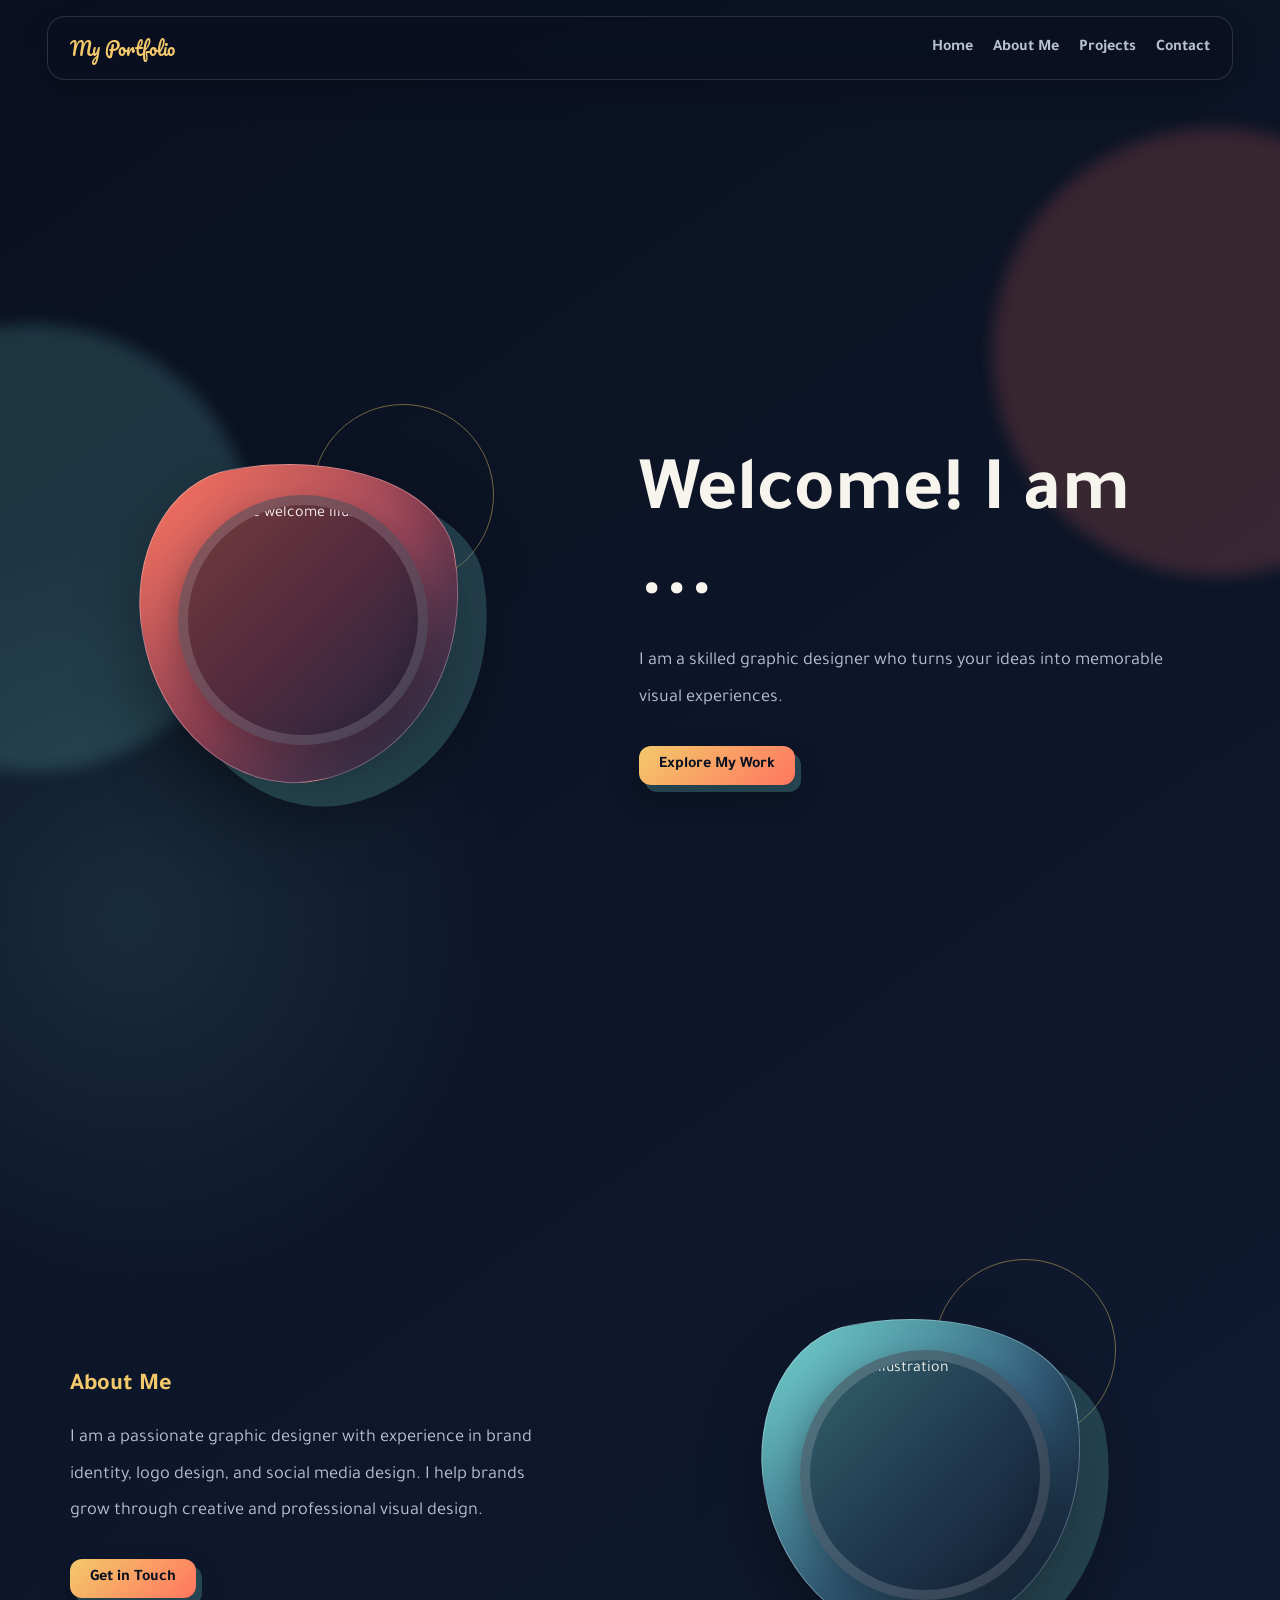
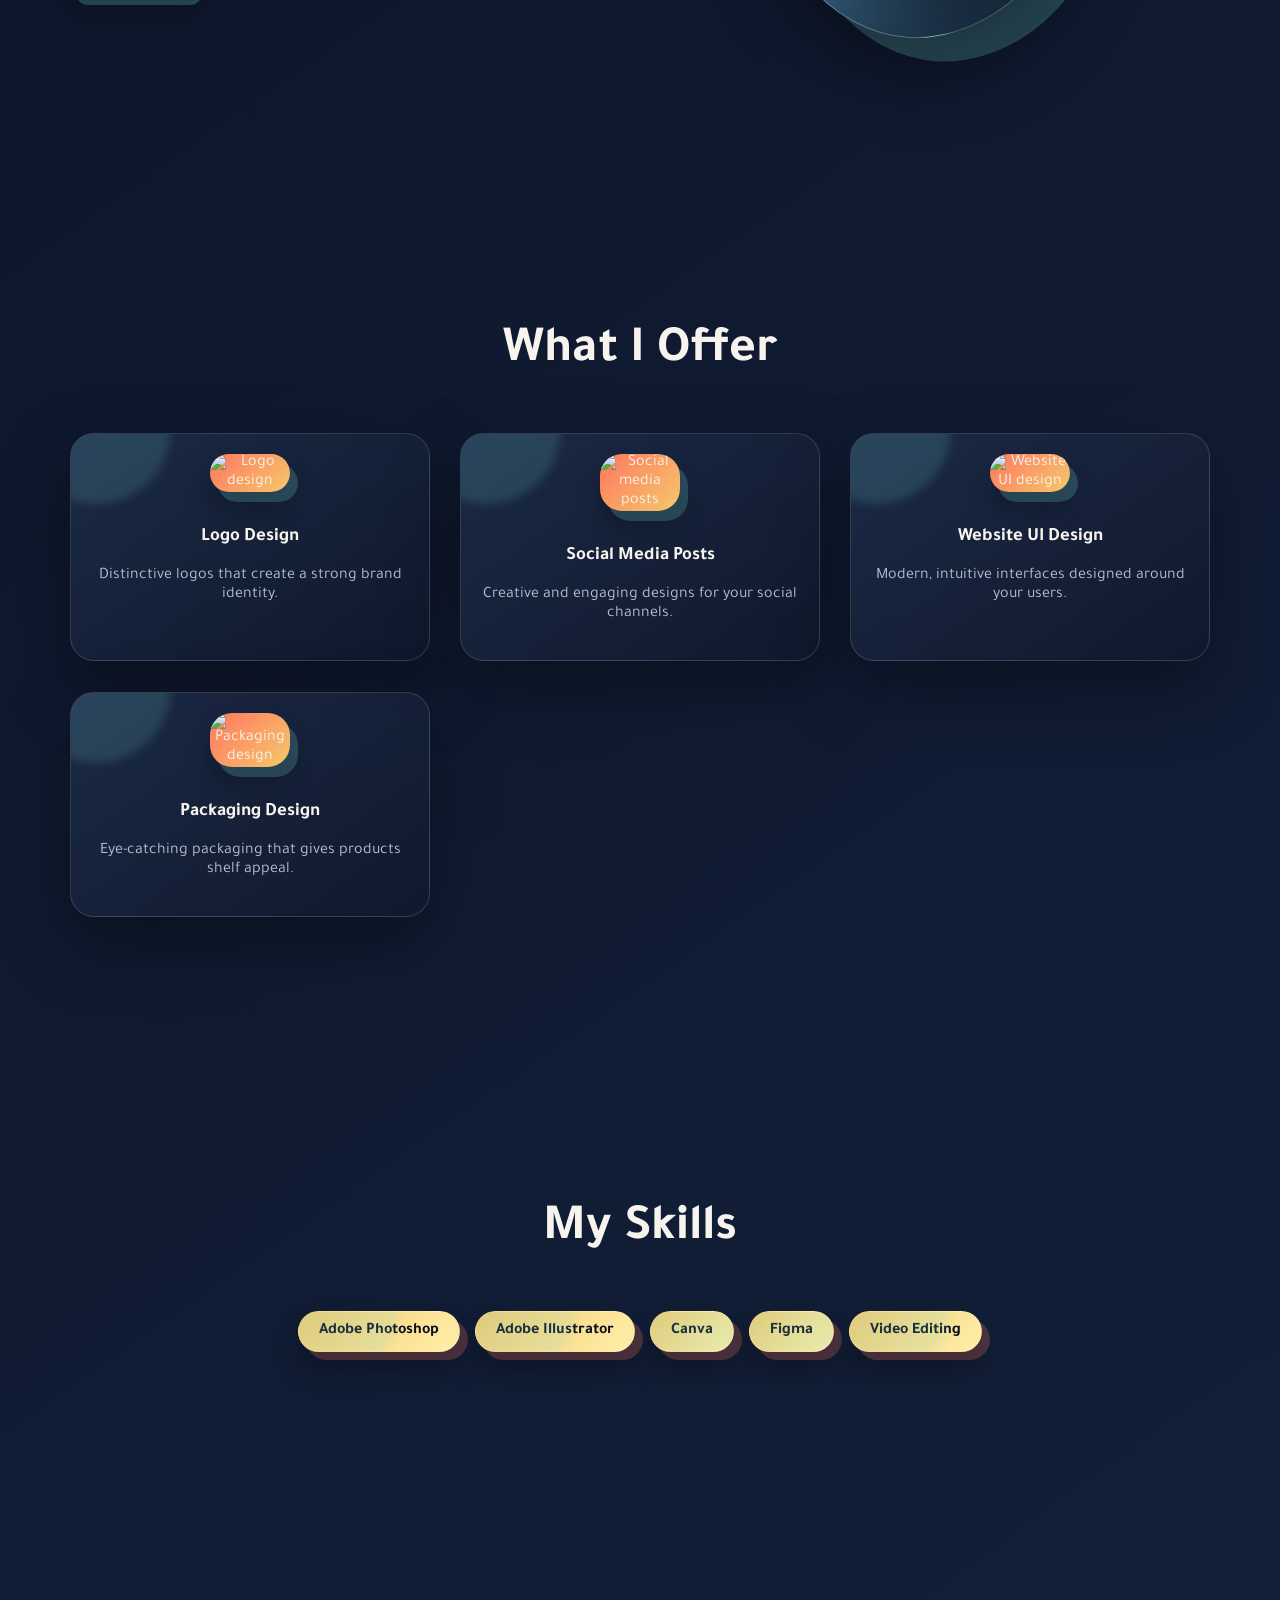
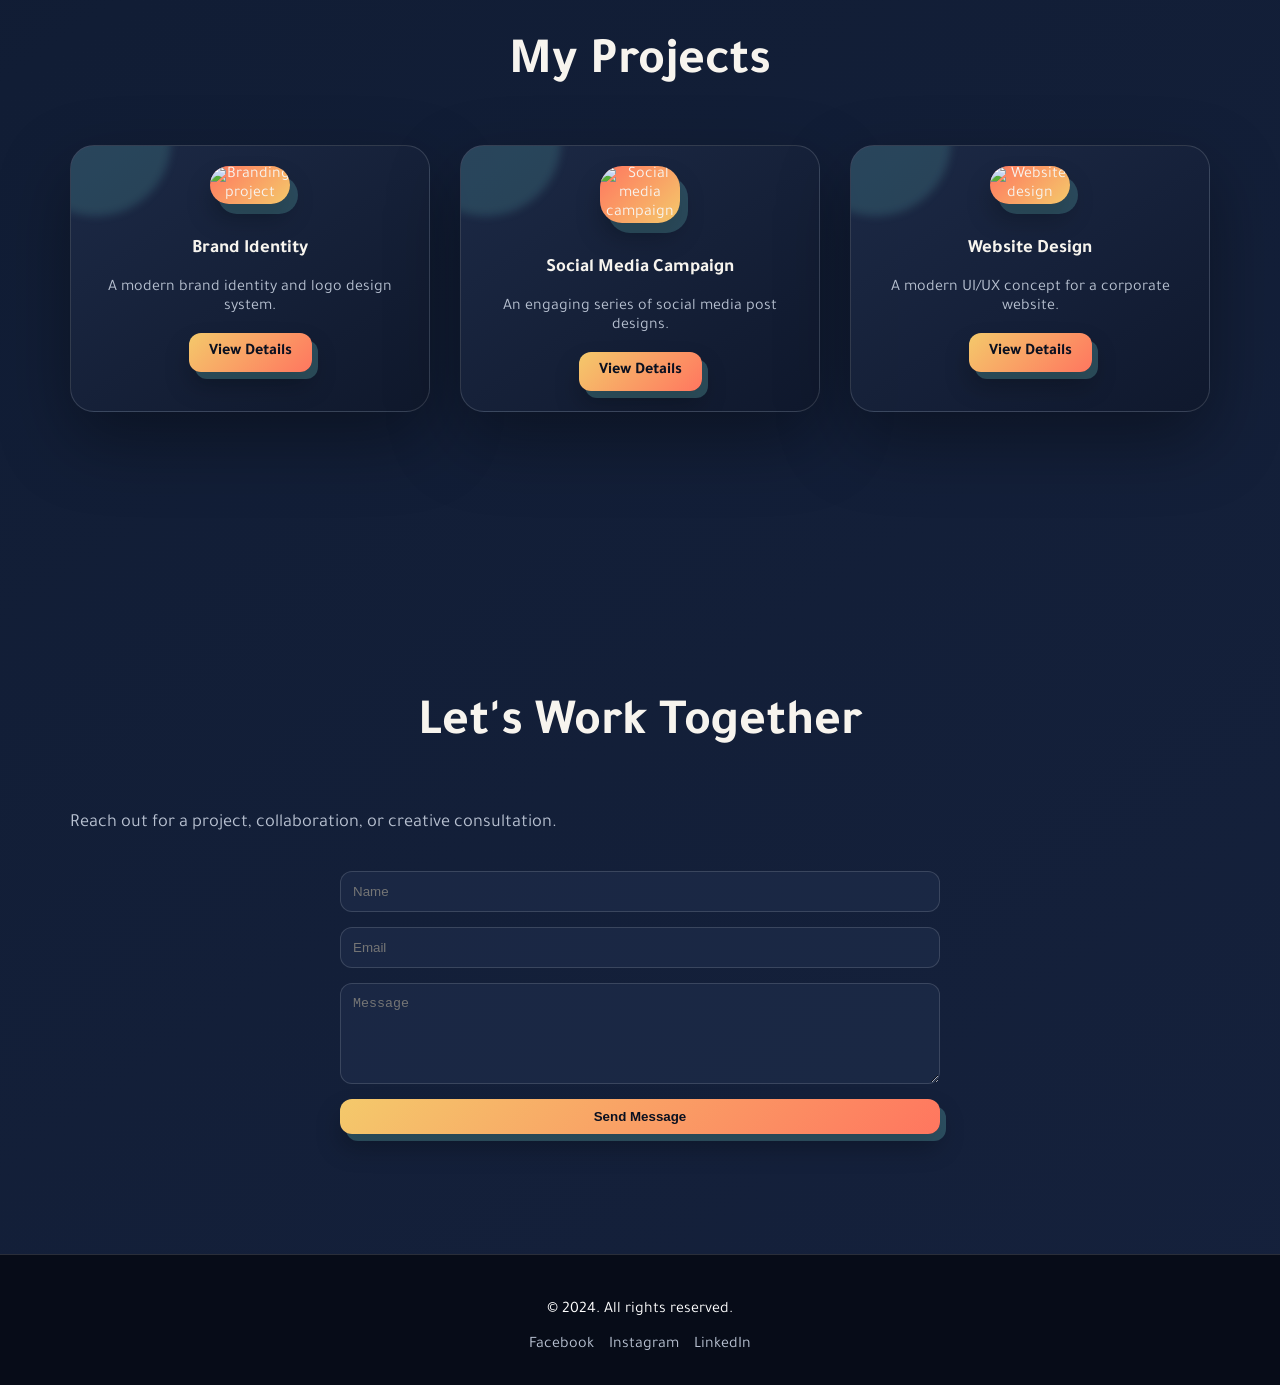
==== index.html @ 8854d7ad "Create enhanced English portfolio" ====
<!DOCTYPE html>
<html lang="en">
<head>
    <meta charset="UTF-8">
    <meta name="viewport" content="width=device-width, initial-scale=1.0">
    <title>My Portfolio - Creative Design</title>
    <link rel="stylesheet" href="style.css">
    <link href="https://fonts.googleapis.com/css2?family=Tajawal:wght@400;700&family=Pacifico&display=swap" rel="stylesheet">
</head>
<body>
    <header>
        <div class="container">
            <a href="#" class="logo">My Portfolio</a>
            <nav>
                <ul>
                    <li><a href="#hero">Home</a></li>
                    <li><a href="#about">About Me</a></li>
                    <li><a href="#projects">Projects</a></li>
                    <li><a href="#contact">Contact</a></li>
                </ul>
            </nav>
        </div>
    </header>

    <main>
        <section id="hero" class="section">
            <div class="container hero-content">
                <div class="hero-image animated-float">
                    <img src="hero.png" alt="Creative welcome illustration">
                </div>
                <div class="hero-text">
                    <h1>Welcome! I am ...</h1>
                    <p>I am a skilled graphic designer who turns your ideas into memorable visual experiences.</p>
                    <a href="#projects" class="btn">Explore My Work</a>
                </div>
            </div>
        </section>

        <section id="about" class="section">
            <div class="container about-content">
                <div class="about-text">
                    <h2>About Me</h2>
                    <p>I am a passionate graphic designer with experience in brand identity, logo design, and social media design. I help brands grow through creative and professional visual design.</p>
                    <a href="#contact" class="btn">Get in Touch</a>
                </div>
                <div class="about-image animated-float">
                    <img src="profile.png" alt="Profile illustration">
                </div>
            </div>
        </section>

        <section id="services" class="section">
            <div class="container">
                <h2 class="section-title">What I Offer</h2>
                <div class="services-grid">
                    <div class="service-item card">
                        <img src="logo_logo.png" alt="Logo design">
                        <h3>Logo Design</h3>
                        <p>Distinctive logos that create a strong brand identity.</p>
                    </div>
                    <div class="service-item card">
                        <img src="social_media.png" alt="Social media posts">
                        <h3>Social Media Posts</h3>
                        <p>Creative and engaging designs for your social channels.</p>
                    </div>
                    <div class="service-item card">
                        <img src="website_ui.png" alt="Website UI design">
                        <h3>Website UI Design</h3>
                        <p>Modern, intuitive interfaces designed around your users.</p>
                    </div>
                    <div class="service-item card">
                        <img src="packaging.png" alt="Packaging design">
                        <h3>Packaging Design</h3>
                        <p>Eye-catching packaging that gives products shelf appeal.</p>
                    </div>
                </div>
            </div>
        </section>

        <section id="skills" class="section">
            <div class="container">
                <h2 class="section-title">My Skills</h2>
                <div class="skills-grid">
                    <div class="skill-item card">Adobe Photoshop</div>
                    <div class="skill-item card">Adobe Illustrator</div>
                    <div class="skill-item card">Canva</div>
                    <div class="skill-item card">Figma</div>
                    <div class="skill-item card">Video Editing</div>
                </div>
            </div>
        </section>

        <section id="projects" class="section">
            <div class="container">
                <h2 class="section-title">My Projects</h2>
                <div class="projects-grid">
                    <div class="project-item card">
                        <img src="project1.png" alt="Branding project">
                        <h3>Brand Identity</h3>
                        <p>A modern brand identity and logo design system.</p>
                        <a href="#" class="link-btn">View Details</a>
                    </div>
                    <div class="project-item card">
                        <img src="project2.png" alt="Social media campaign">
                        <h3>Social Media Campaign</h3>
                        <p>An engaging series of social media post designs.</p>
                        <a href="#" class="link-btn">View Details</a>
                    </div>
                    <div class="project-item card">
                        <img src="project3.png" alt="Website design">
                        <h3>Website Design</h3>
                        <p>A modern UI/UX concept for a corporate website.</p>
                        <a href="#" class="link-btn">View Details</a>
                    </div>
                </div>
            </div>
        </section>

        <section id="contact" class="section">
            <div class="container">
                <h2 class="section-title">Let's Work Together</h2>
                <p>Reach out for a project, collaboration, or creative consultation.</p>
                <form>
                    <input type="text" placeholder="Name" required>
                    <input type="email" placeholder="Email" required>
                    <textarea placeholder="Message" rows="5" required></textarea>
                    <button type="submit" class="btn">Send Message</button>
                </form>
            </div>
        </section>
    </main>

    <footer>
        <div class="container">
            <p>&copy; 2024. All rights reserved.</p>
            <div class="social-links">
                <a href="#">Facebook</a>
                <a href="#">Instagram</a>
                <a href="#">LinkedIn</a>
            </div>
        </div>
    </footer>
</body>
</html>
---- style.css ----
/* جنرل اسٹائل */
:root {
    --primary-color: #f7b733; /* سنہری پیلا */
    --secondary-color: #333; /* گہرا خاکستری */
    --background-color: #fdfdfd; /* ہلکا سفید */
    --text-color: #2c3e50;
    --card-shadow: 0 4px 6px rgba(0, 0, 0, 0.1);
    --border-radius: 12px;
}

body {
    font-family: 'Tajawal', sans-serif;
    margin: 0;
    padding: 0;
    background-color: var(--background-color);
    color: var(--text-color);
}

.rtl {
    direction: rtl; /* دائیں سے بائیں ترتیب (اردو کے لیے) */
}

/* کنٹینر */
.container {
    max-width: 1200px;
    margin: 0 auto;
    padding: 0 20px;
}

/* ہیڈر */
header {
    background-color: var(--secondary-color);
    color: white;
    padding: 15px 0;
    position: fixed;
    width: 100%;
    top: 0;
    z-index: 1000;
}

header .logo {
    font-family: 'Pacifico', cursive;
    font-size: 24px;
    text-decoration: none;
    color: var(--primary-color);
}

nav ul {
    list-style: none;
    margin: 0;
    padding: 0;
    display: flex;
    gap: 20px;
}

nav a {
    text-decoration: none;
    color: white;
    font-weight: bold;
    transition: color 0.3s;
}

nav a:hover {
    color: var(--primary-color);
}

/* سیکشن اسٹائل */
.section {
    padding: 100px 0;
}

.section-title {
    text-align: center;
    font-size: 32px;
    margin-bottom: 50px;
}

/* ہیرو سیکشن */
#hero {
    background-color: #fdfdfd;
}

.hero-content {
    display: flex;
    align-items: center;
    gap: 40px;
}

.hero-image img, .about-image img {
    max-width: 100%;
    border-radius: var(--border-radius);
    box-shadow: var(--card-shadow);
}

.hero-text h1 {
    font-size: 48px;
    margin-bottom: 10px;
}

.hero-text p {
    font-size: 18px;
}

/* میرے بارے میں */
#about {
    background-color: #f9f9f9;
}

.about-content {
    display: flex;
    align-items: center;
    gap: 40px;
}

/* گریڈ اور کارڈ اسٹائل */
.card {
    background-color: white;
    padding: 20px;
    border-radius: var(--border-radius);
    box-shadow: var(--card-shadow);
    text-align: center;
    transition: transform 0.3s ease, box-shadow 0.3s ease;
}

.card:hover {
    transform: translateY(-5px);
    box-shadow: 0 8px 15px rgba(0, 0, 0, 0.2);
}

/* سروسز اور مہارتیں */
.services-grid, .projects-grid {
    display: grid;
    grid-template-columns: repeat(auto-fit, minmax(280px, 1fr));
    gap: 30px;
}

.service-item img, .project-item img {
    max-width: 80px;
    margin-bottom: 15px;
}

.skills-grid {
    display: flex;
    flex-wrap: wrap;
    gap: 15px;
    justify-content: center;
}

.skill-item {
    background-color: var(--primary-color);
    color: var(--secondary-color);
    font-weight: bold;
    padding: 10px 20px;
    border-radius: 20px;
}

/* رابطہ کریں (فارم) */
form {
    display: flex;
    flex-direction: column;
    gap: 15px;
    max-width: 600px;
    margin: 0 auto;
}

form input, form textarea {
    padding: 12px;
    border-radius: var(--border-radius);
    border: 2px solid #ccc;
}

/* بٹن اسٹائل */
.btn, .link-btn {
    display: inline-block;
    background-color: var(--primary-color);
    color: var(--secondary-color);
    padding: 10px 20px;
    border-radius: 20px;
    text-decoration: none;
    font-weight: bold;
    transition: background-color 0.3s ease, transform 0.2s ease;
    border: none;
    cursor: pointer;
}

.btn:hover, .link-btn:hover {
    background-color: #e6a71c;
    transform: scale(1.05);
}

/* فوٹر */
footer {
    background-color: var(--secondary-color);
    color: white;
    padding: 30px 0;
    text-align: center;
}

.social-links {
    margin-top: 15px;
    display: flex;
    justify-content: center;
    gap: 15px;
}

.social-links a {
    color: white;
    text-decoration: none;
}

/* اینیمیشنز */
@keyframes float {
    0% { transform: translatey(0px); }
    50% { transform: translatey(-15px); }
    100% { transform: translatey(0px); }
}

.animated-float img {
    animation: float 4s ease-in-out infinite;
}

/* موبائل کے لیے ریسپانسیو ڈیزائن */
@media (max-width: 768px) {
    .hero-content, .about-content {
        flex-direction: column;
        text-align: center;
    }

    .hero-text h1 {
        font-size: 32px;
    }
}

/* 3D visual layer */
:root {
    --night: #0a1020;
    --panel: rgb(19 29 51 / 78%);
    --line: rgb(255 255 255 / 14%);
    --coral: #ff765f;
    --gold: #f4c96b;
    --cyan: #74d7d2;
    --depth: 0 28px 70px rgb(0 0 0 / 35%);
}

html {
    scroll-behavior: smooth;
}

body {
    min-width: 320px;
    overflow-x: hidden;
    color: #f7f4ee;
    background: var(--night);
    background-image: radial-gradient(circle at 10% 20%, rgb(116 215 210 / 12%), transparent 24rem), linear-gradient(145deg, #0a1020, #111d35 60%, #15213c);
}

body::before,
body::after {
    position: fixed;
    z-index: -1;
    width: 28rem;
    height: 28rem;
    border-radius: 50%;
    content: '';
    filter: blur(8px);
    opacity: .18;
    pointer-events: none;
}

body::before {
    top: 8rem;
    right: -10rem;
    background: var(--coral);
}

body::after {
    bottom: 8rem;
    left: -12rem;
    background: var(--cyan);
}

.container {
    width: min(1140px, calc(100% - 40px));
}

header {
    top: 16px;
    right: 0;
    left: 0;
    width: auto;
    padding: 0;
    background: transparent;
}

header .container {
    display: flex;
    align-items: center;
    justify-content: space-between;
    gap: 24px;
    padding: 15px 22px;
    border: 1px solid var(--line);
    border-radius: 18px;
    background: rgb(10 16 32 / 72%);
    box-shadow: 0 12px 30px rgb(0 0 0 / 20%);
    backdrop-filter: blur(18px);
}

header .logo {
    color: var(--gold);
    font-size: 1.15rem;
}

nav a,
.social-links a {
    color: #b8c1d1;
    transition: color .25s ease;
}

nav a:hover,
.social-links a:hover {
    color: var(--gold);
}

.section {
    position: relative;
    padding: 120px 0;
}

#hero {
    min-height: 100vh;
    display: grid;
    align-items: center;
    padding-top: 170px;
    background: transparent;
}

.hero-content,
.about-content {
    display: grid;
    grid-template-columns: .9fr 1.1fr;
    align-items: center;
    gap: clamp(40px, 8vw, 110px);
}

.hero-text h1 {
    max-width: 680px;
    margin: 0 0 20px;
    color: #f7f4ee;
    font-size: clamp(2.7rem, 6vw, 5.8rem);
    line-height: 1.1;
}

.hero-text p,
.about-text p,
#contact > .container > p {
    max-width: 620px;
    margin: 0 0 28px;
    color: #b8c1d1;
    font-size: 1.15rem;
    line-height: 2;
}

.hero-image,
.about-image {
    position: relative;
    min-height: 330px;
    display: grid;
    place-items: center;
    isolation: isolate;
}

.hero-image::before,
.about-image::before {
    position: absolute;
    width: min(320px, 75vw);
    aspect-ratio: 1;
    border: 1px solid rgb(255 255 255 / 25%);
    border-radius: 36% 64% 55% 45% / 46% 38% 62% 54%;
    background: linear-gradient(145deg, var(--coral), #9e485e 52%, #283d66);
    box-shadow: 24px 28px 0 rgb(116 215 210 / 22%), inset -22px -26px 40px rgb(0 0 0 / 24%), 0 35px 70px rgb(0 0 0 / 40%);
    content: '';
    transform: rotate(-10deg);
    animation: morph 10s ease-in-out infinite;
}

.hero-image::after,
.about-image::after {
    position: absolute;
    z-index: -1;
    width: 180px;
    aspect-ratio: 1;
    border: 1px solid rgb(244 201 107 / 45%);
    border-radius: 50%;
    content: '';
    transform: translate(100px, -125px);
}

.hero-image img,
.about-image img {
    position: relative;
    z-index: 1;
    width: 230px;
    height: 230px;
    object-fit: cover;
    border: 10px solid rgb(255 255 255 / 15%);
    border-radius: 50%;
    background: rgb(10 16 32 / 52%);
    box-shadow: 0 18px 40px rgb(0 0 0 / 35%);
}

.about-image::before {
    background: linear-gradient(145deg, var(--cyan), #386684 52%, #15213c);
}

.section-title {
    color: #f7f4ee;
    font-size: clamp(2rem, 4vw, 3.5rem);
}

#about,
#skills,
#services,
#projects,
#contact {
    background: transparent;
}

.about-text h2 {
    color: var(--gold);
}

.card {
    overflow: hidden;
    border: 1px solid var(--line);
    border-radius: 24px;
    background: linear-gradient(145deg, rgb(30 44 73 / 88%), rgb(15 24 43 / 88%));
    box-shadow: var(--depth);
    transform: perspective(900px) rotateX(0) rotateY(0) translateY(0);
    transition: transform .35s ease, border-color .35s ease, box-shadow .35s ease;
}

.card::before {
    position: absolute;
    top: -80px;
    left: -50px;
    width: 150px;
    height: 150px;
    border-radius: 50%;
    background: rgb(116 215 210 / 16%);
    content: '';
    filter: blur(4px);
}

.card:hover {
    border-color: rgb(244 201 107 / 65%);
    box-shadow: 0 35px 80px rgb(0 0 0 / 46%);
    transform: perspective(900px) rotateX(4deg) rotateY(-3deg) translateY(-10px);
}

.service-item img,
.project-item img {
    width: 92px;
    height: 92px;
    border-radius: 22px;
    background: linear-gradient(135deg, var(--coral), var(--gold));
    box-shadow: 8px 10px 0 rgb(116 215 210 / 22%), 0 15px 24px rgb(0 0 0 / 25%);
    object-fit: cover;
}

.card h3 {
    color: #f7f4ee;
}

.card p {
    color: #b8c1d1;
}

.skill-item {
    color: var(--night);
    background: linear-gradient(135deg, var(--gold), #fff0ac);
    box-shadow: 8px 8px 0 rgb(255 118 95 / 24%), 0 18px 28px rgb(0 0 0 / 28%);
}

form input,
form textarea {
    border: 1px solid var(--line);
    color: #f7f4ee;
    background: rgb(30 44 73 / 72%);
}

form input:focus,
form textarea:focus {
    border-color: var(--cyan);
    outline: 0;
    box-shadow: 0 0 0 4px rgb(116 215 210 / 12%);
}

.btn,
.link-btn {
    border-radius: 12px;
    color: var(--night);
    background: linear-gradient(135deg, var(--gold), var(--coral));
    box-shadow: 6px 7px 0 rgb(116 215 210 / 25%), 0 14px 24px rgb(0 0 0 / 25%);
}

.btn:hover,
.link-btn:hover {
    background: linear-gradient(135deg, #ffe49a, #ff9a87);
    box-shadow: 3px 4px 0 rgb(116 215 210 / 25%), 0 18px 30px rgb(0 0 0 / 35%);
    transform: translate(3px, 3px);
}

footer {
    border-top: 1px solid var(--line);
    background: #070c18;
}

@keyframes morph {
    0%, 100% { border-radius: 36% 64% 55% 45% / 46% 38% 62% 54%; }
    50% { border-radius: 62% 38% 42% 58% / 52% 60% 40% 48%; }
}

@media (max-width: 768px) {
    header .container {
        align-items: flex-start;
        flex-direction: column;
        gap: 10px;
    }

    #hero {
        padding-top: 210px;
    }

    .hero-content,
    .about-content {
        grid-template-columns: 1fr;
        gap: 45px;
    }

    .hero-text,
    .about-text {
        text-align: center;
    }

    .hero-text p,
    .about-text p {
        margin-right: auto;
        margin-left: auto;
    }

    .hero-image,
    .about-image {
        min-height: 270px;
        order: -1;
    }
}
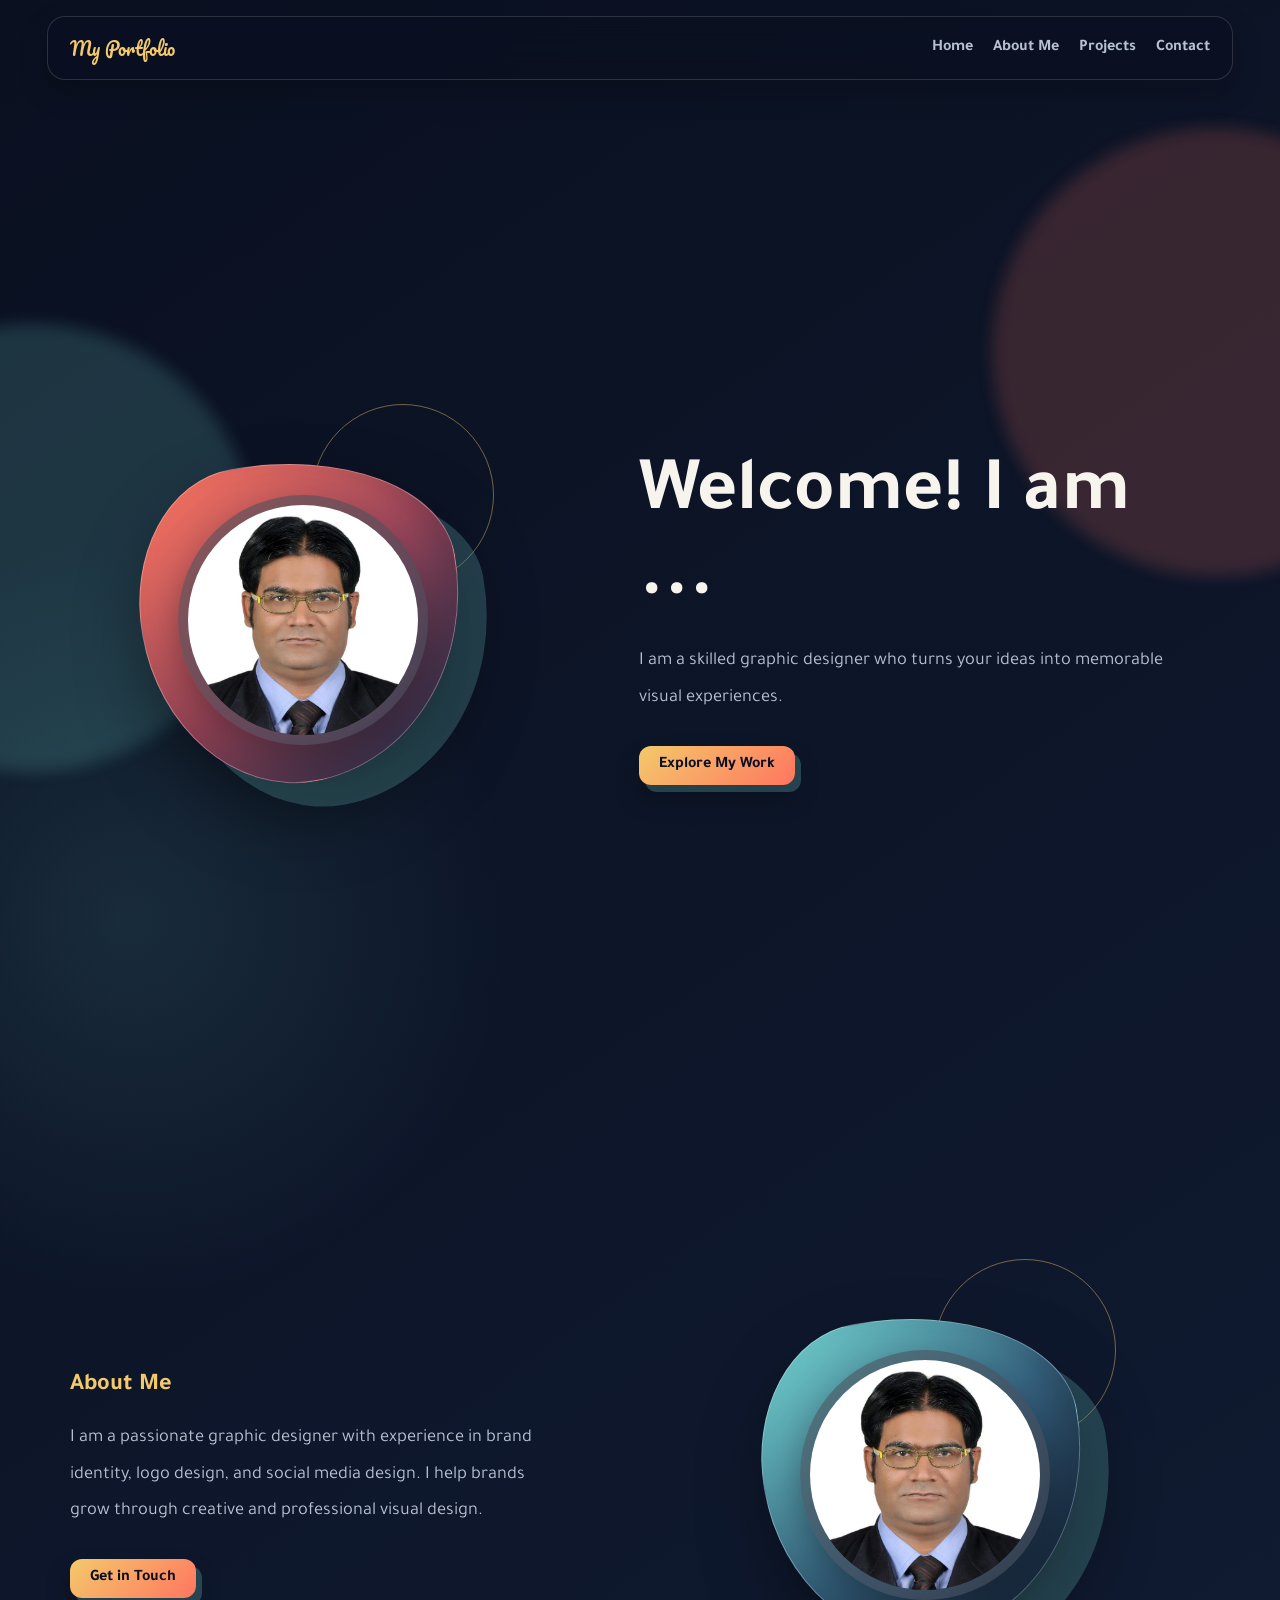
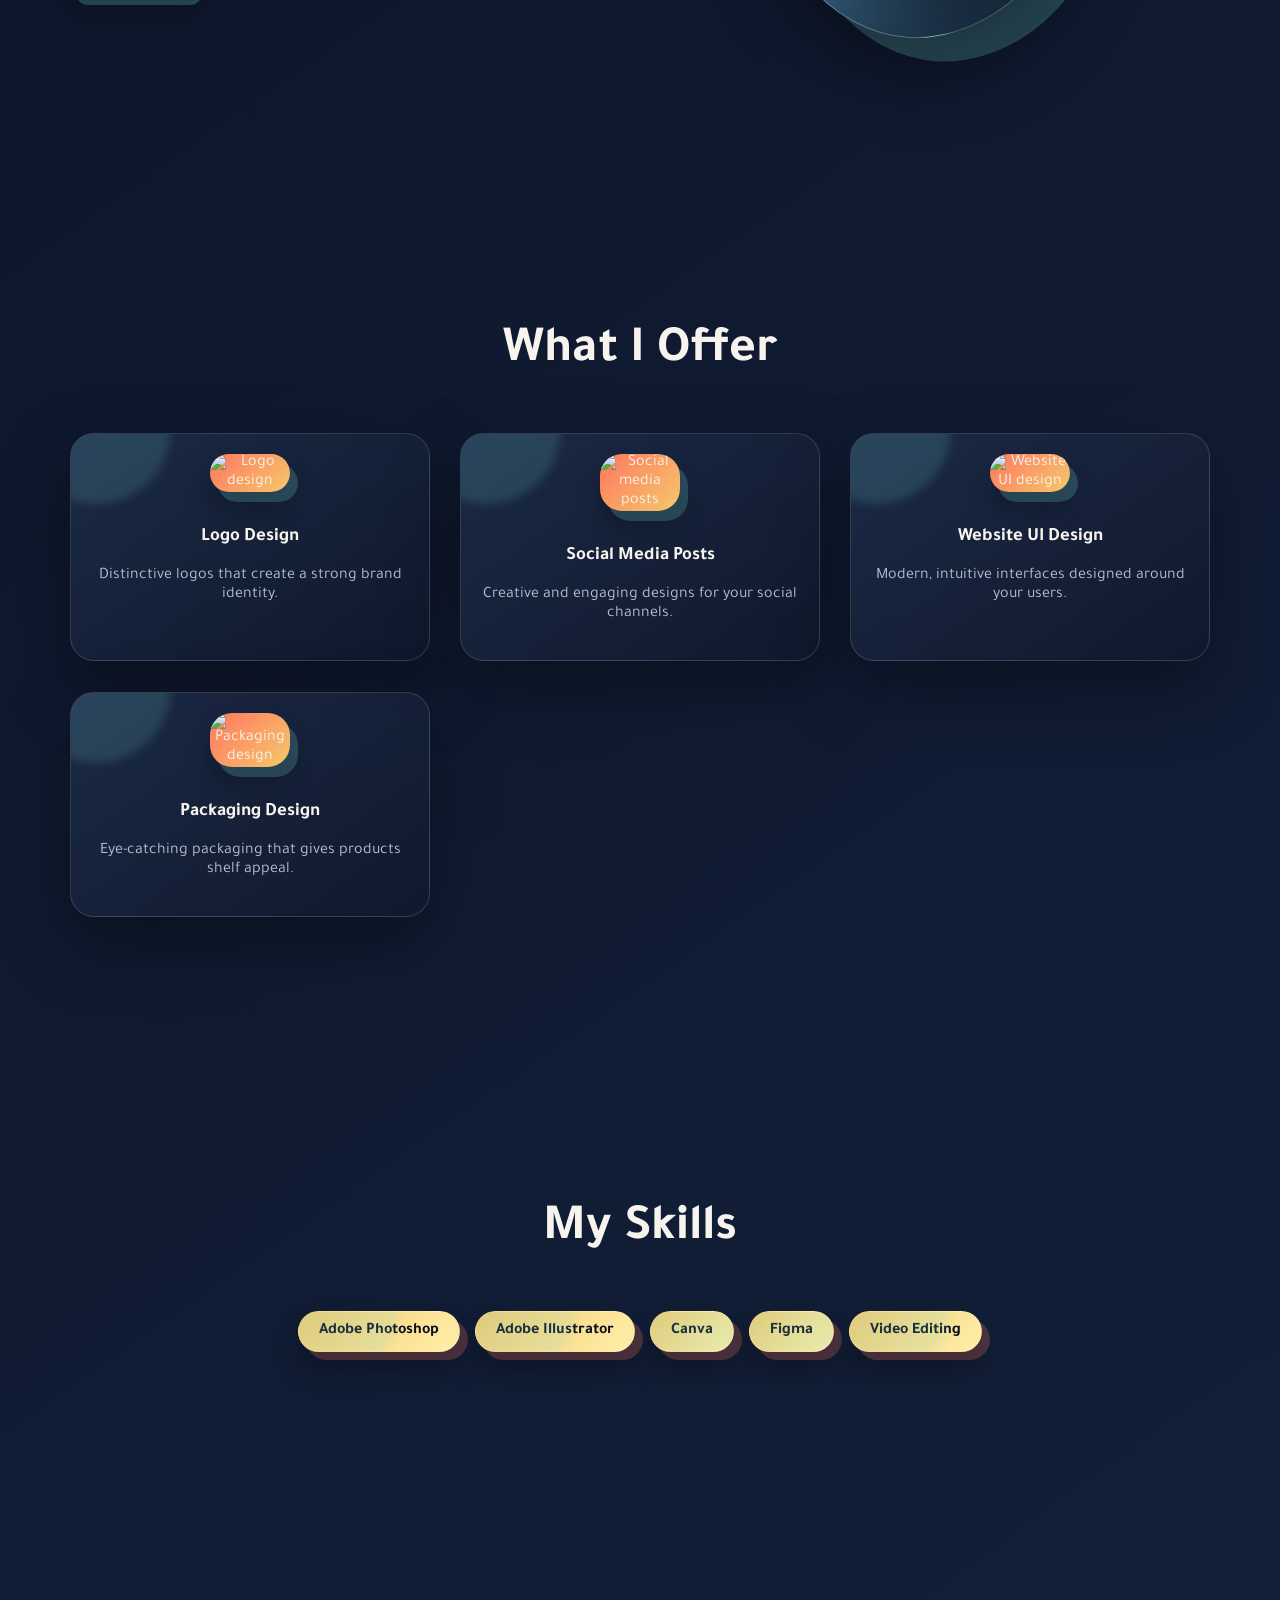
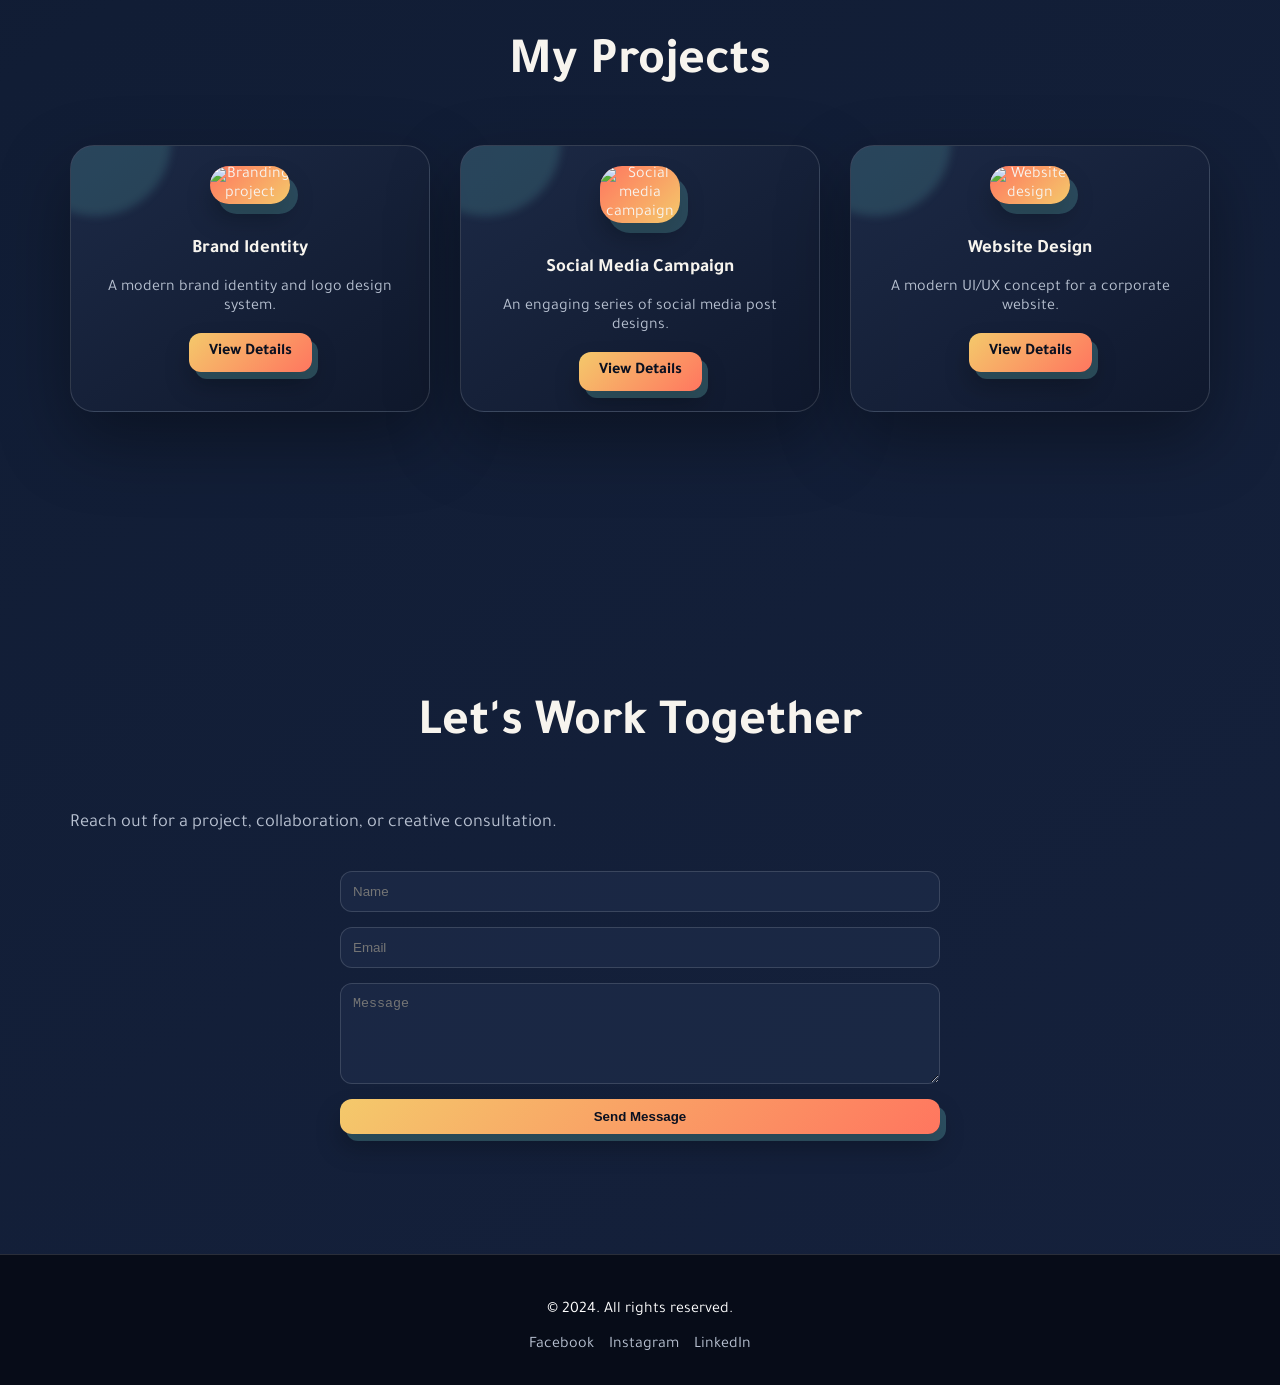
==== commit 565f775b: "Update profile page and main photo" ====
--- a/index.html
+++ b/index.html
@@ -26,7 +26,7 @@
         <section id="hero" class="section">
             <div class="container hero-content">
                 <div class="hero-image animated-float">
-                    <img src="hero.png" alt="Creative welcome illustration">
+                    <img src="Profile.png" alt="Profile photo">
                 </div>
                 <div class="hero-text">
                     <h1>Welcome! I am ...</h1>
@@ -44,7 +44,7 @@
                     <a href="#contact" class="btn">Get in Touch</a>
                 </div>
                 <div class="about-image animated-float">
-                    <img src="profile.png" alt="Profile illustration">
+                    <img src="Profile.png" alt="Profile photo">
                 </div>
             </div>
         </section>
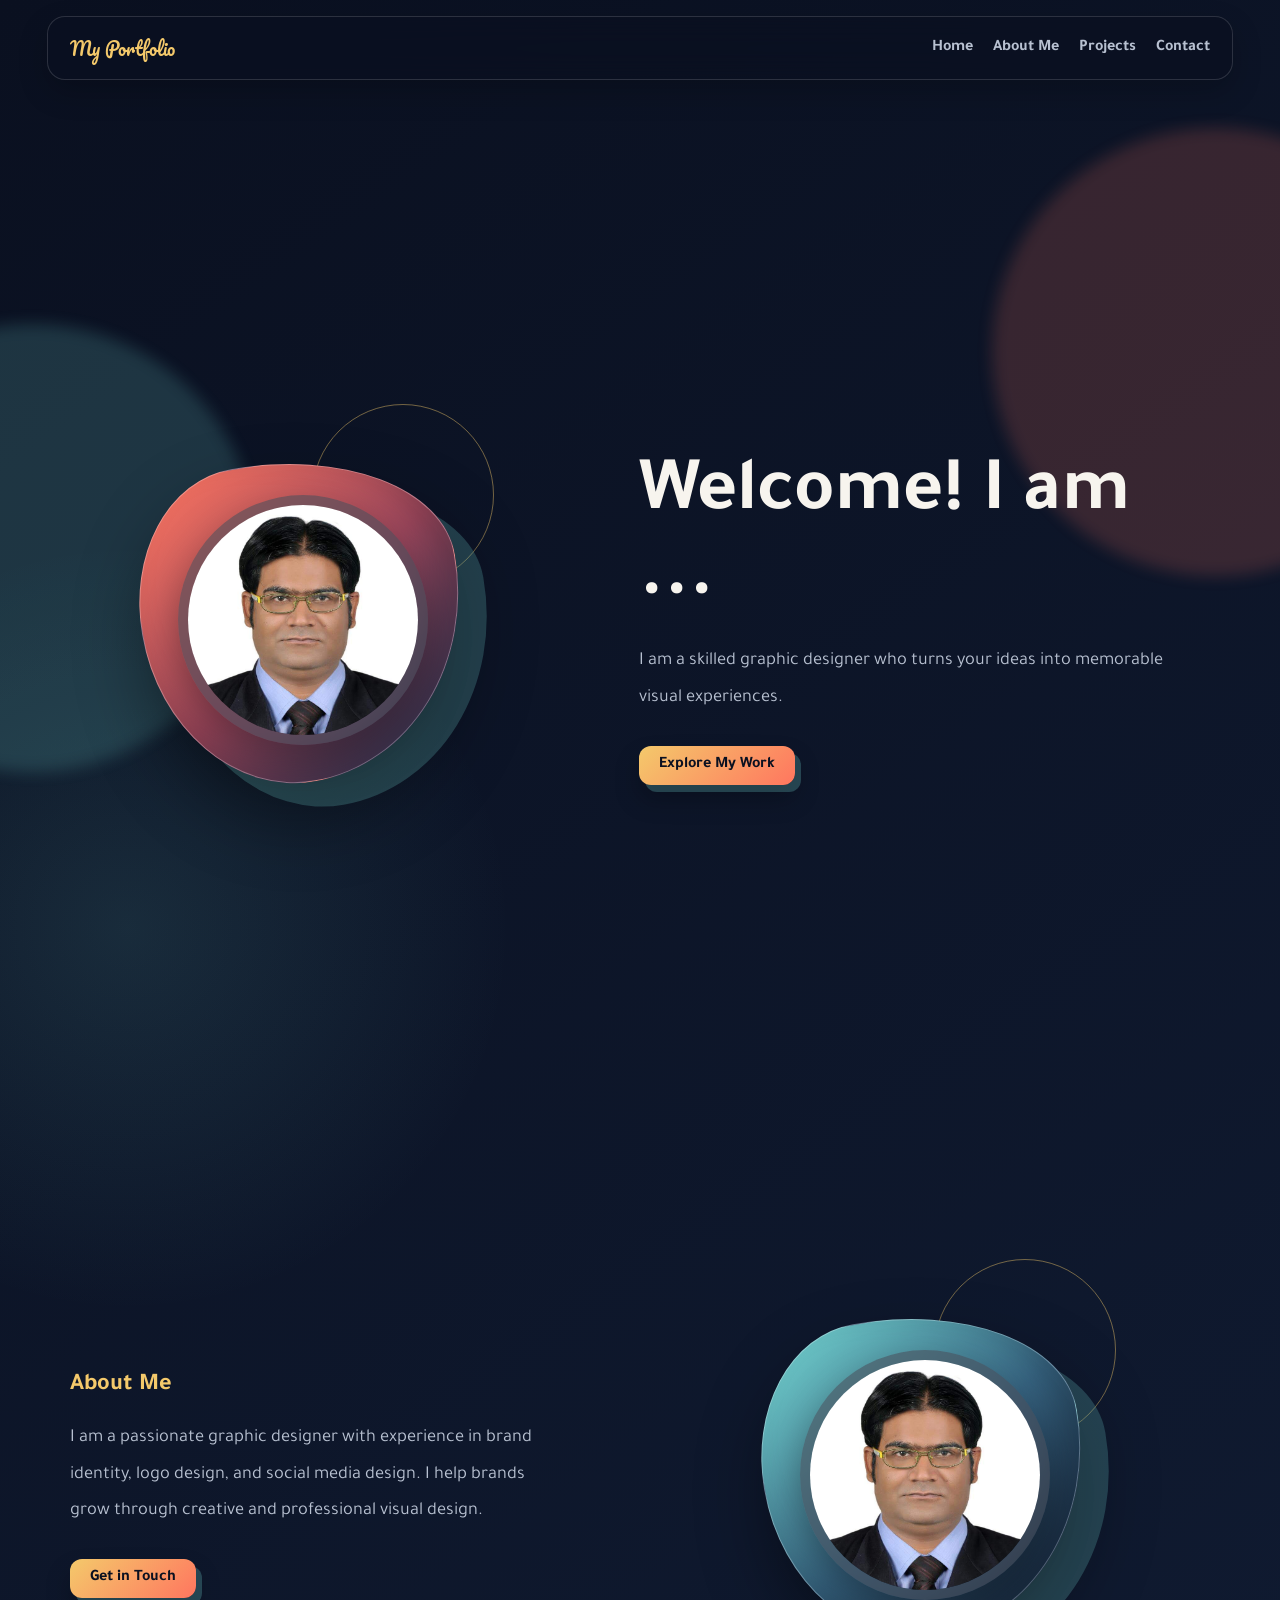
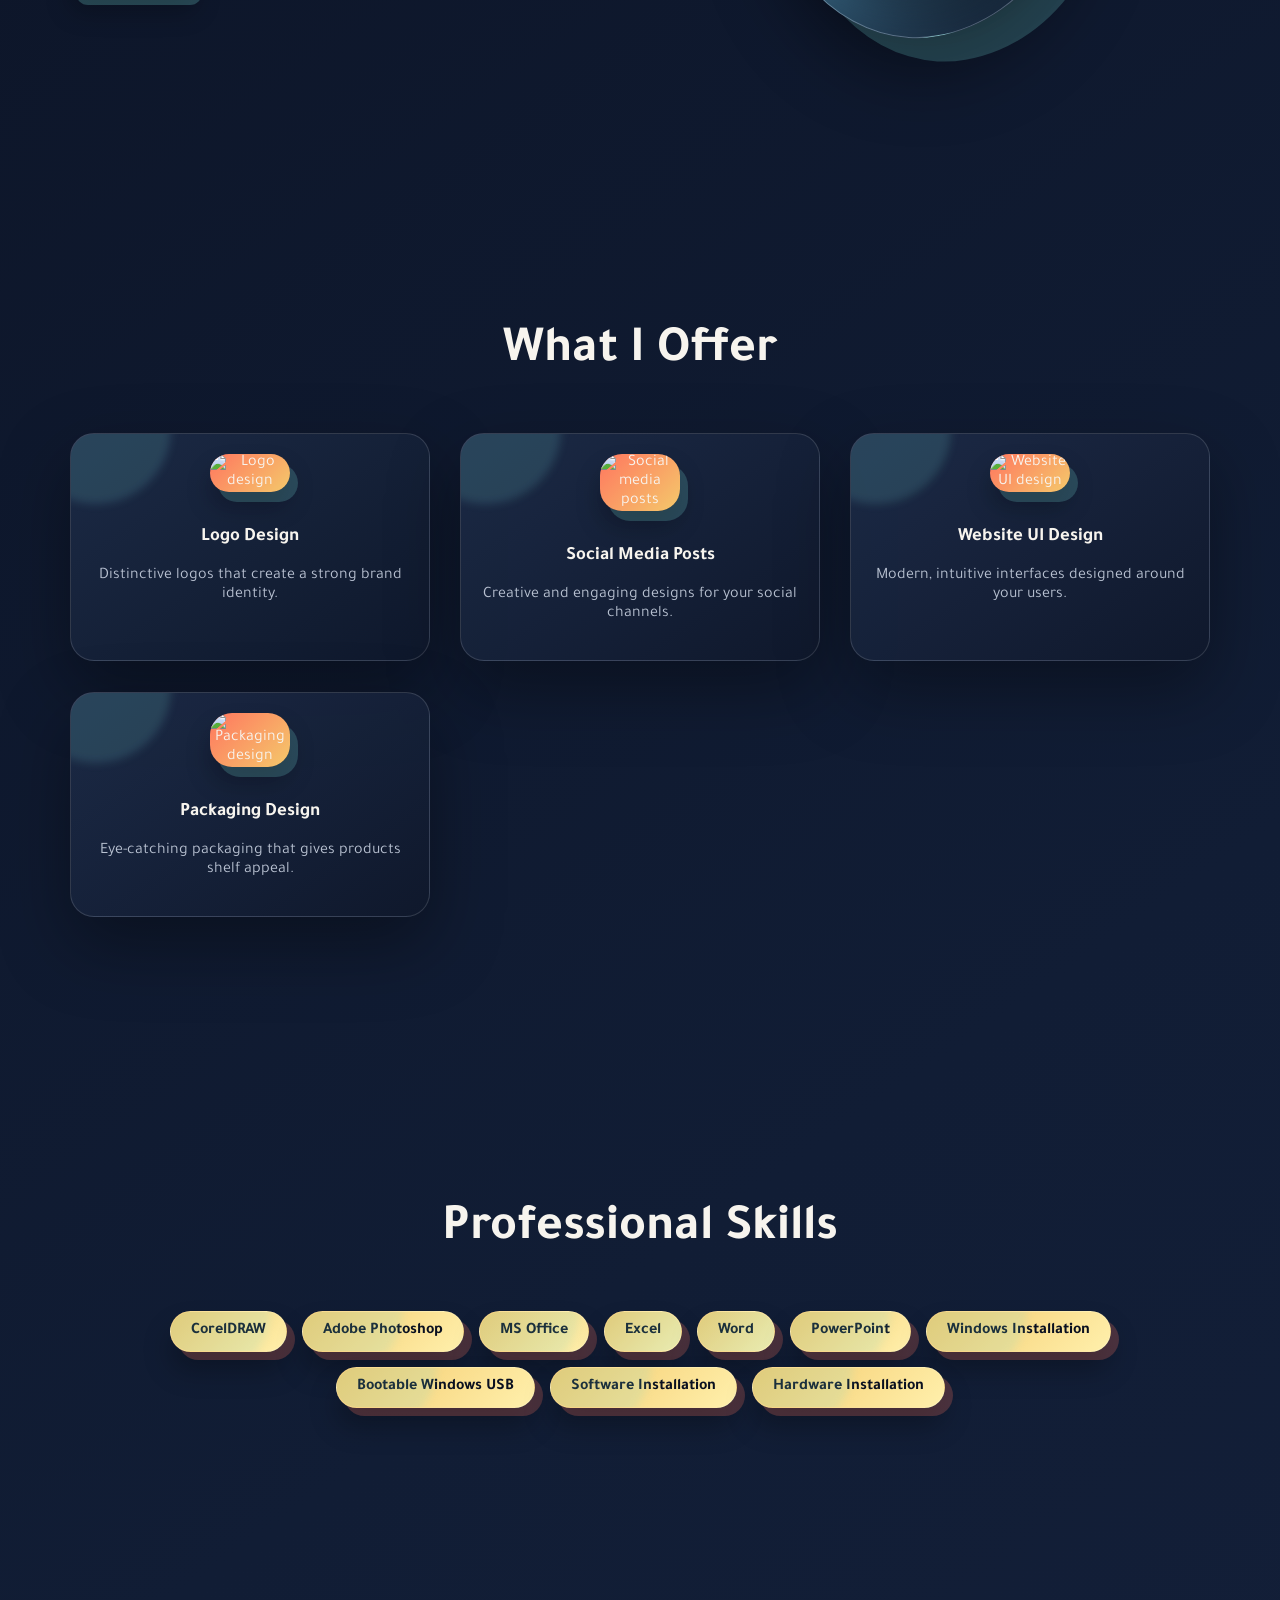
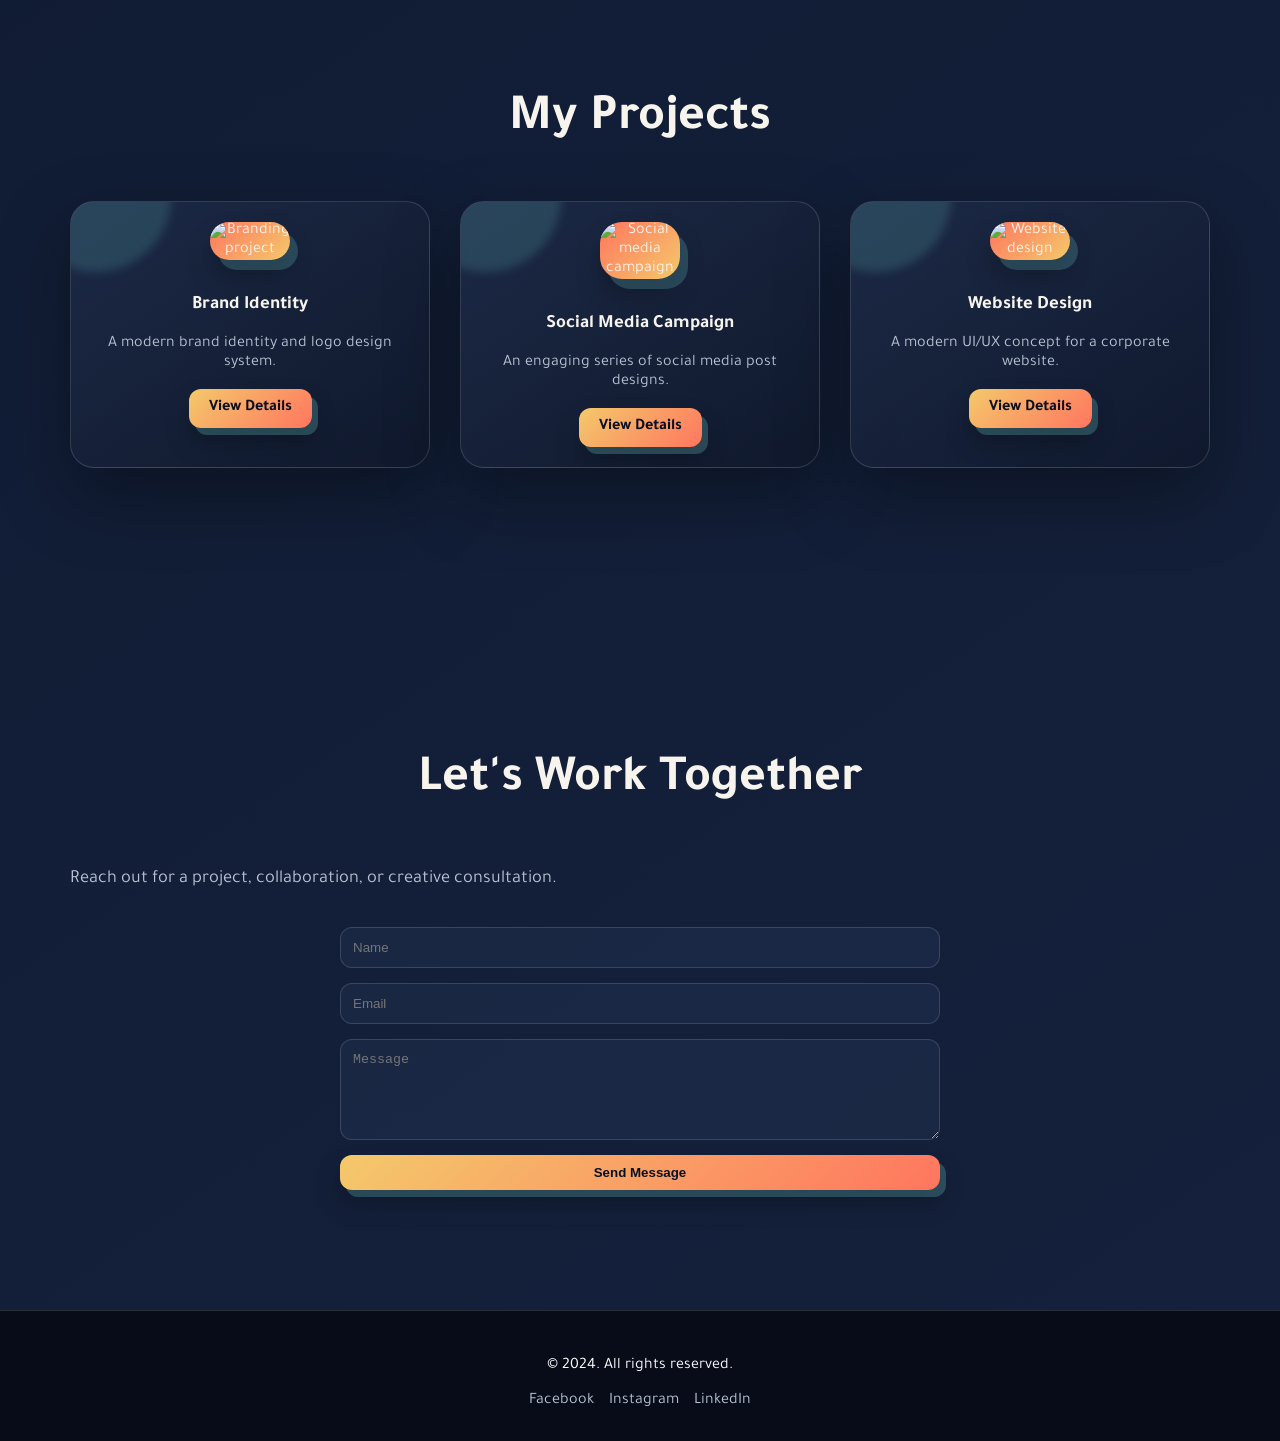
==== commit c61d90c3: "Update professional skills section" ====
--- a/index.html
+++ b/index.html
@@ -79,13 +79,18 @@
 
         <section id="skills" class="section">
             <div class="container">
-                <h2 class="section-title">My Skills</h2>
+                <h2 class="section-title">Professional Skills</h2>
                 <div class="skills-grid">
+                    <div class="skill-item card">CorelDRAW</div>
                     <div class="skill-item card">Adobe Photoshop</div>
-                    <div class="skill-item card">Adobe Illustrator</div>
-                    <div class="skill-item card">Canva</div>
-                    <div class="skill-item card">Figma</div>
-                    <div class="skill-item card">Video Editing</div>
+                    <div class="skill-item card">MS Office</div>
+                    <div class="skill-item card">Excel</div>
+                    <div class="skill-item card">Word</div>
+                    <div class="skill-item card">PowerPoint</div>
+                    <div class="skill-item card">Windows Installation</div>
+                    <div class="skill-item card">Bootable Windows USB</div>
+                    <div class="skill-item card">Software Installation</div>
+                    <div class="skill-item card">Hardware Installation</div>
                 </div>
             </div>
         </section>
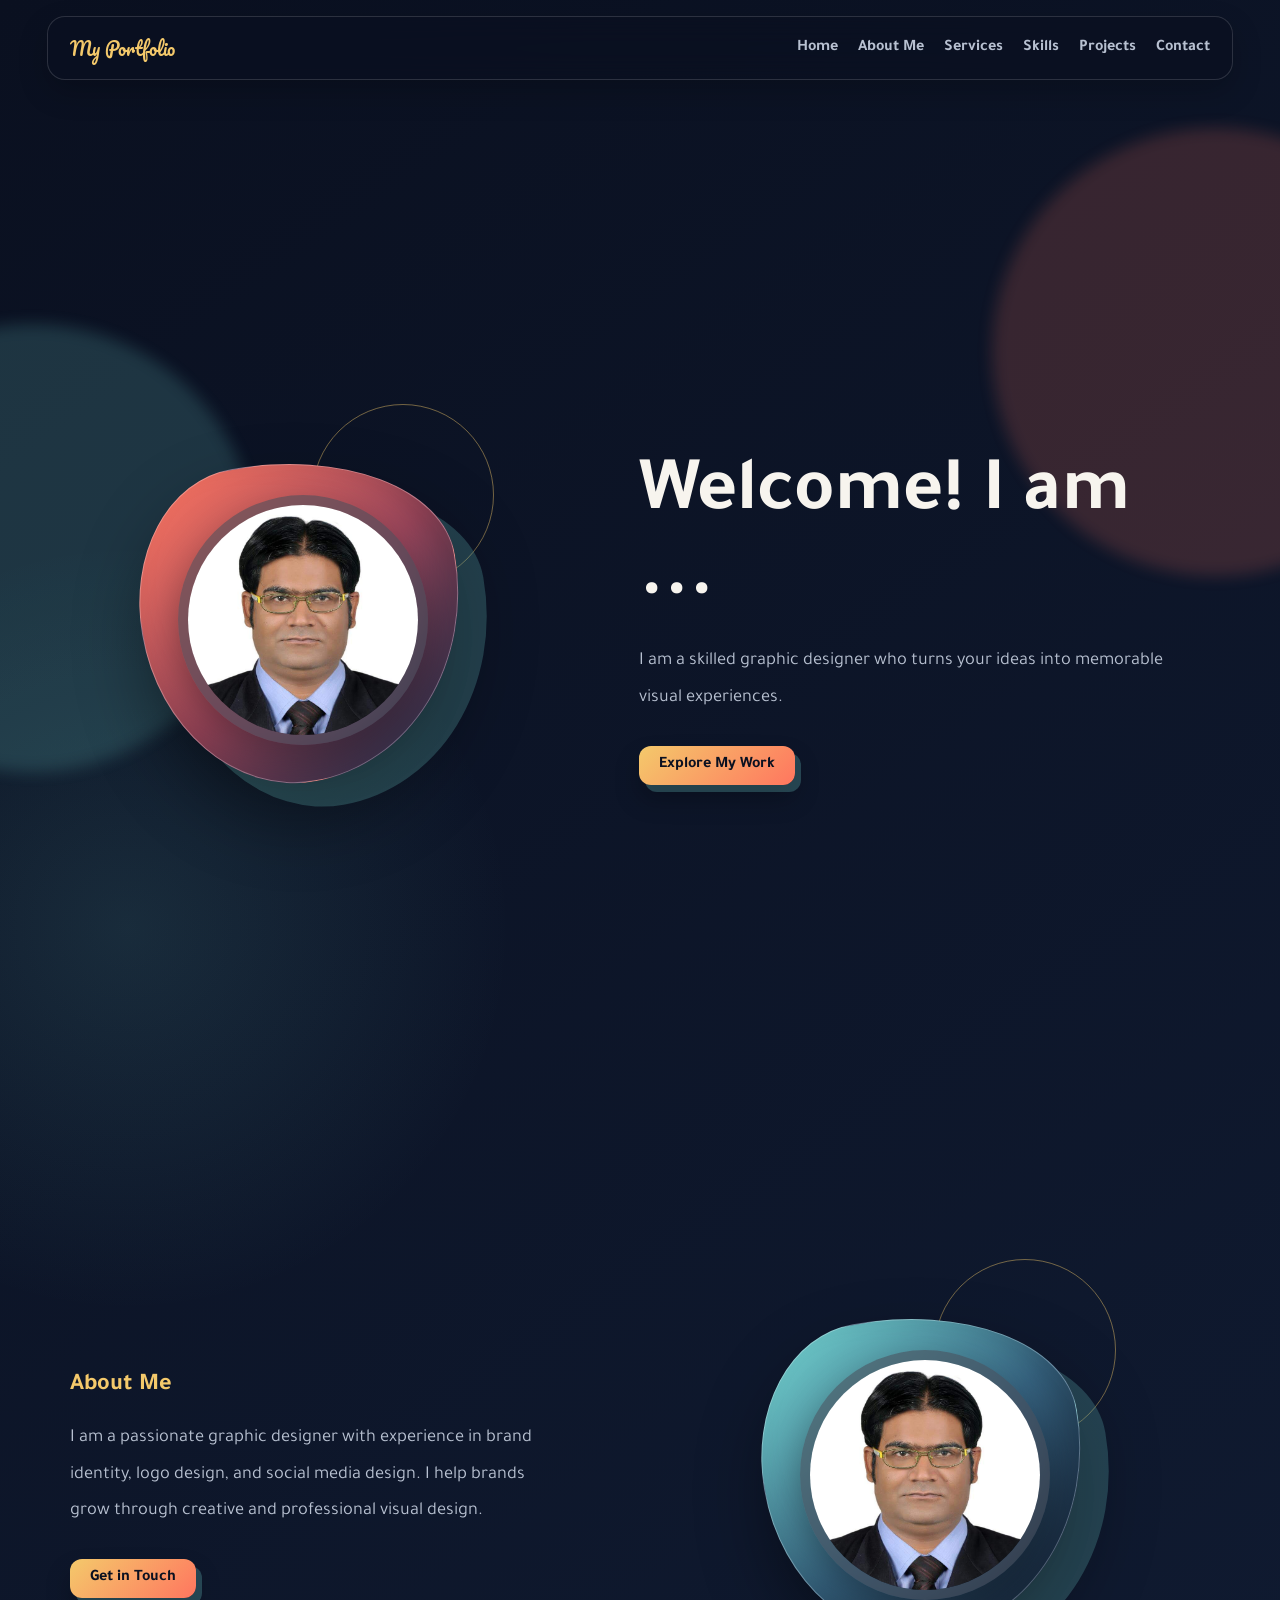
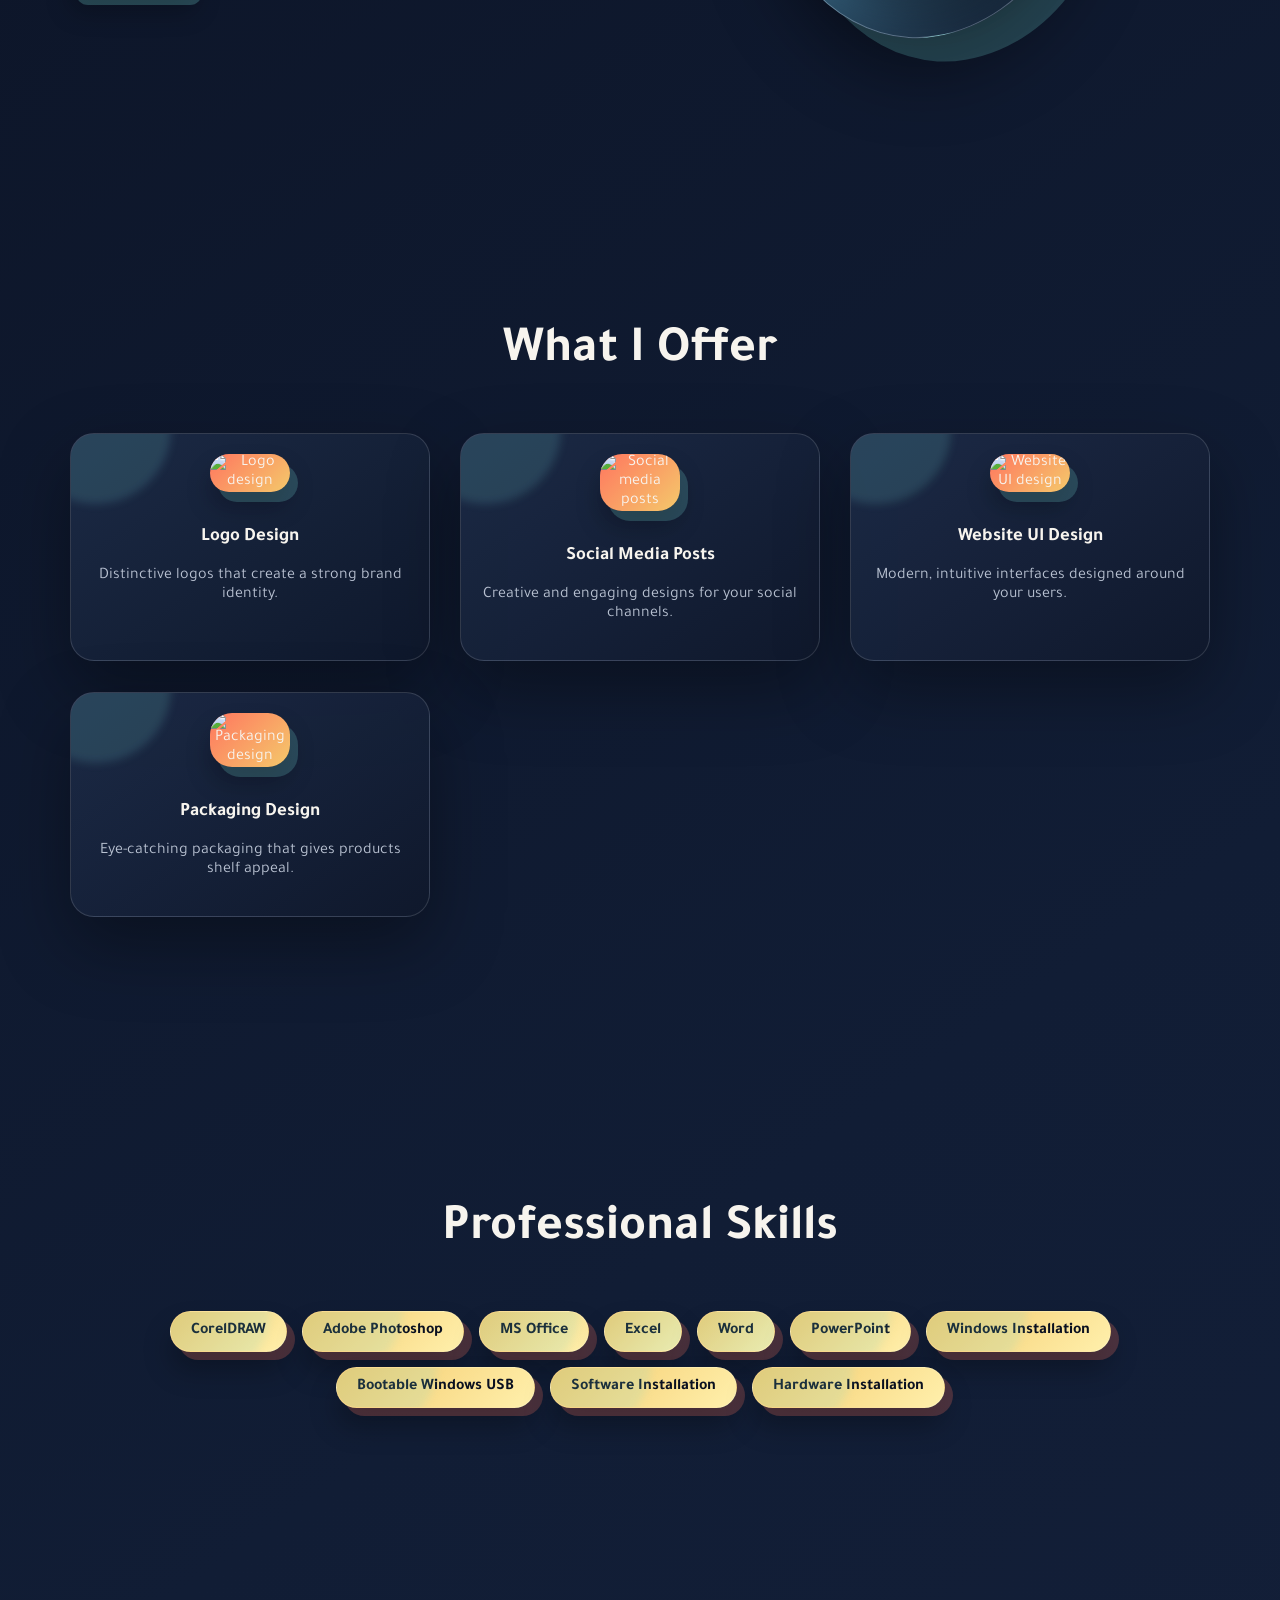
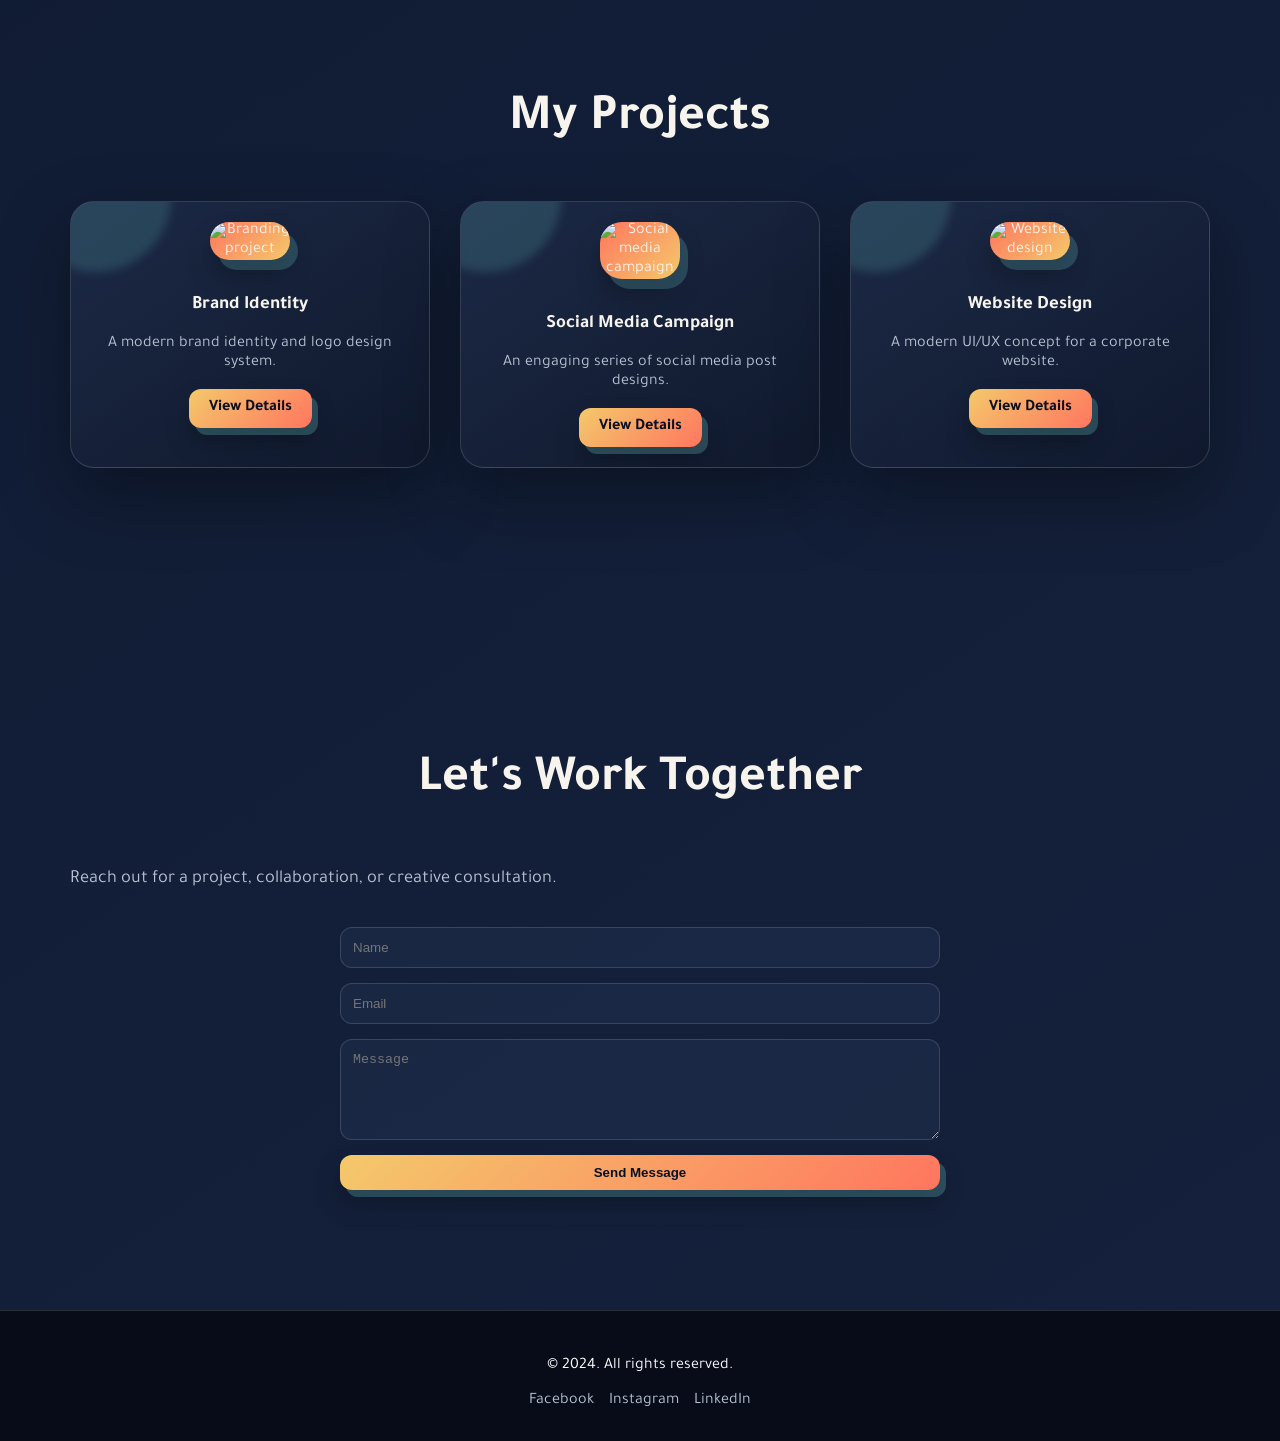
==== commit bf4ca636: "Convert portfolio into multi-page website" ====
--- a/index.html
+++ b/index.html
@@ -13,10 +13,12 @@
             <a href="#" class="logo">My Portfolio</a>
             <nav>
                 <ul>
-                    <li><a href="#hero">Home</a></li>
-                    <li><a href="#about">About Me</a></li>
-                    <li><a href="#projects">Projects</a></li>
-                    <li><a href="#contact">Contact</a></li>
+                    <li><a href="index.html">Home</a></li>
+                    <li><a href="about.html">About Me</a></li>
+                    <li><a href="services.html">Services</a></li>
+                    <li><a href="skills.html">Skills</a></li>
+                    <li><a href="projects.html">Projects</a></li>
+                    <li><a href="contact.html">Contact</a></li>
                 </ul>
             </nav>
         </div>
@@ -31,7 +33,7 @@
                 <div class="hero-text">
                     <h1>Welcome! I am ...</h1>
                     <p>I am a skilled graphic designer who turns your ideas into memorable visual experiences.</p>
-                    <a href="#projects" class="btn">Explore My Work</a>
+                    <a href="projects.html" class="btn">Explore My Work</a>
                 </div>
             </div>
         </section>
@@ -41,7 +43,7 @@
                 <div class="about-text">
                     <h2>About Me</h2>
                     <p>I am a passionate graphic designer with experience in brand identity, logo design, and social media design. I help brands grow through creative and professional visual design.</p>
-                    <a href="#contact" class="btn">Get in Touch</a>
+                    <a href="contact.html" class="btn">Get in Touch</a>
                 </div>
                 <div class="about-image animated-float">
                     <img src="Profile.png" alt="Profile photo">
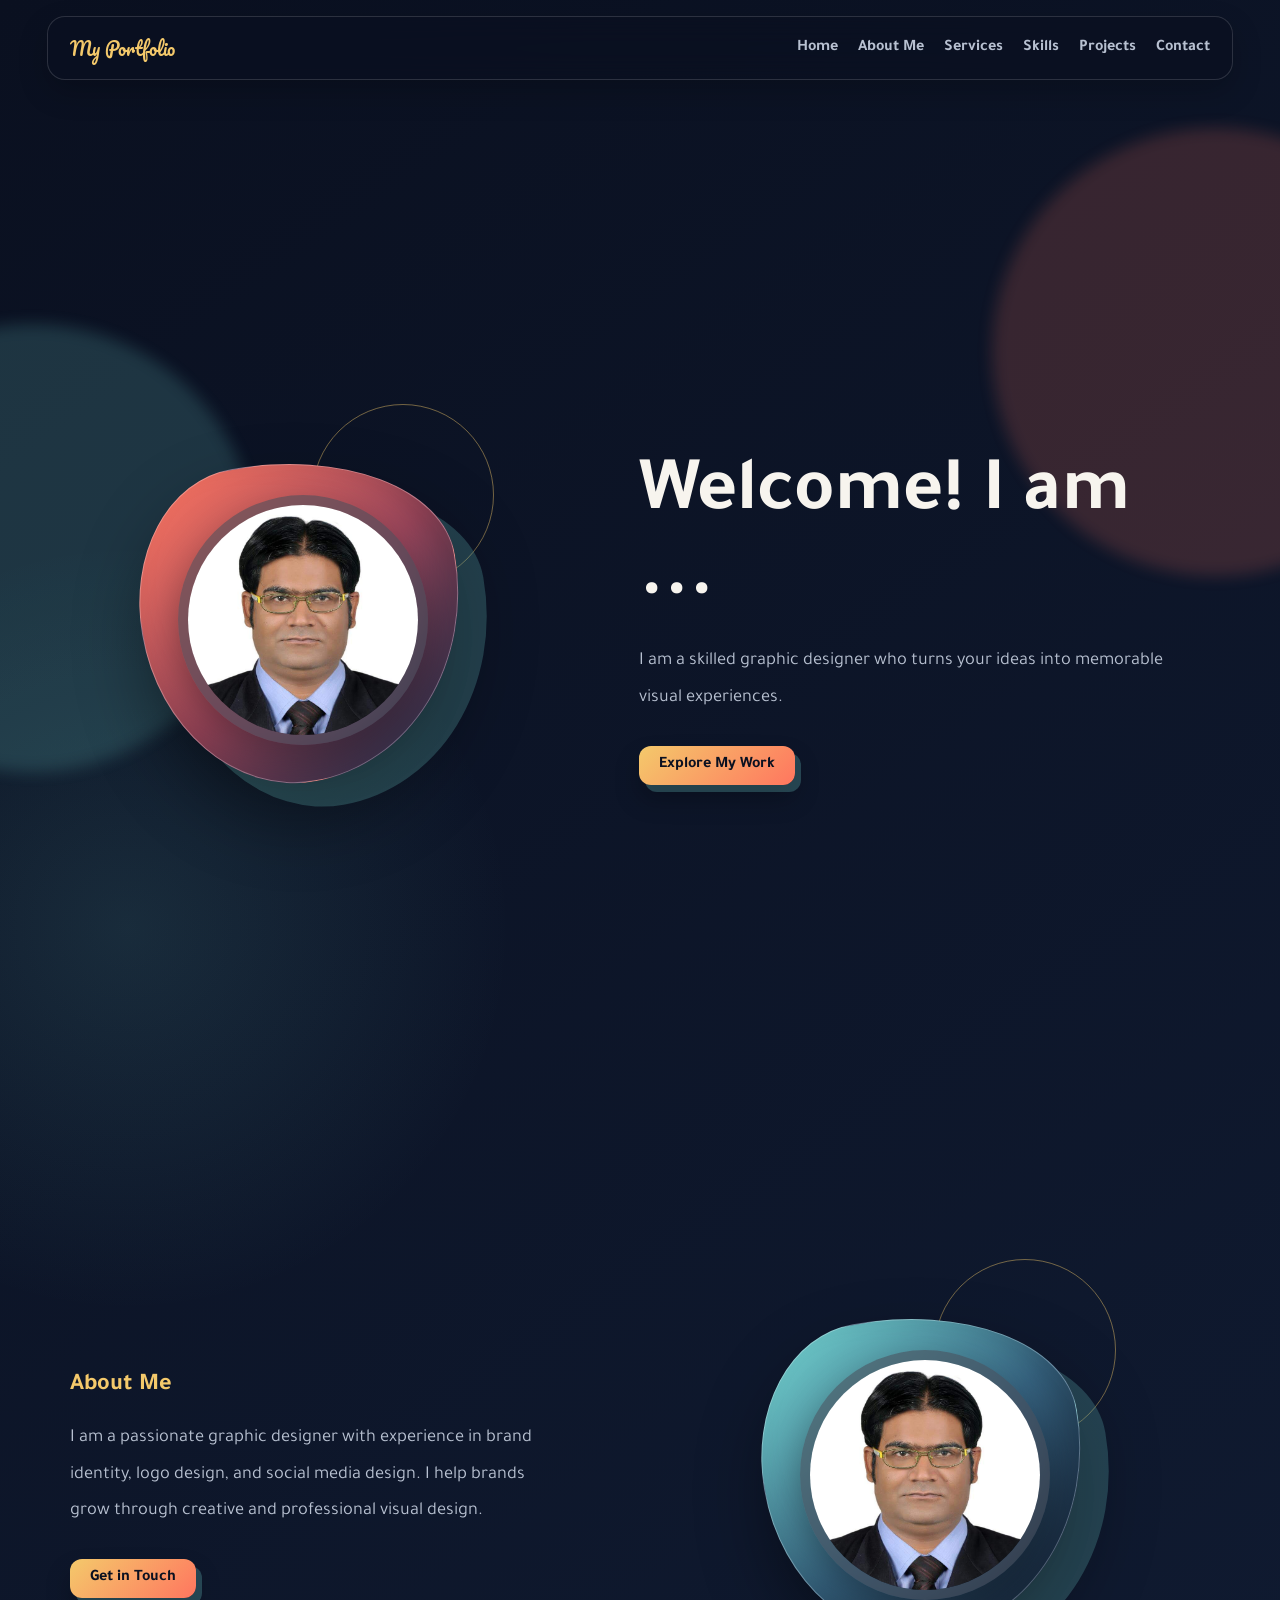
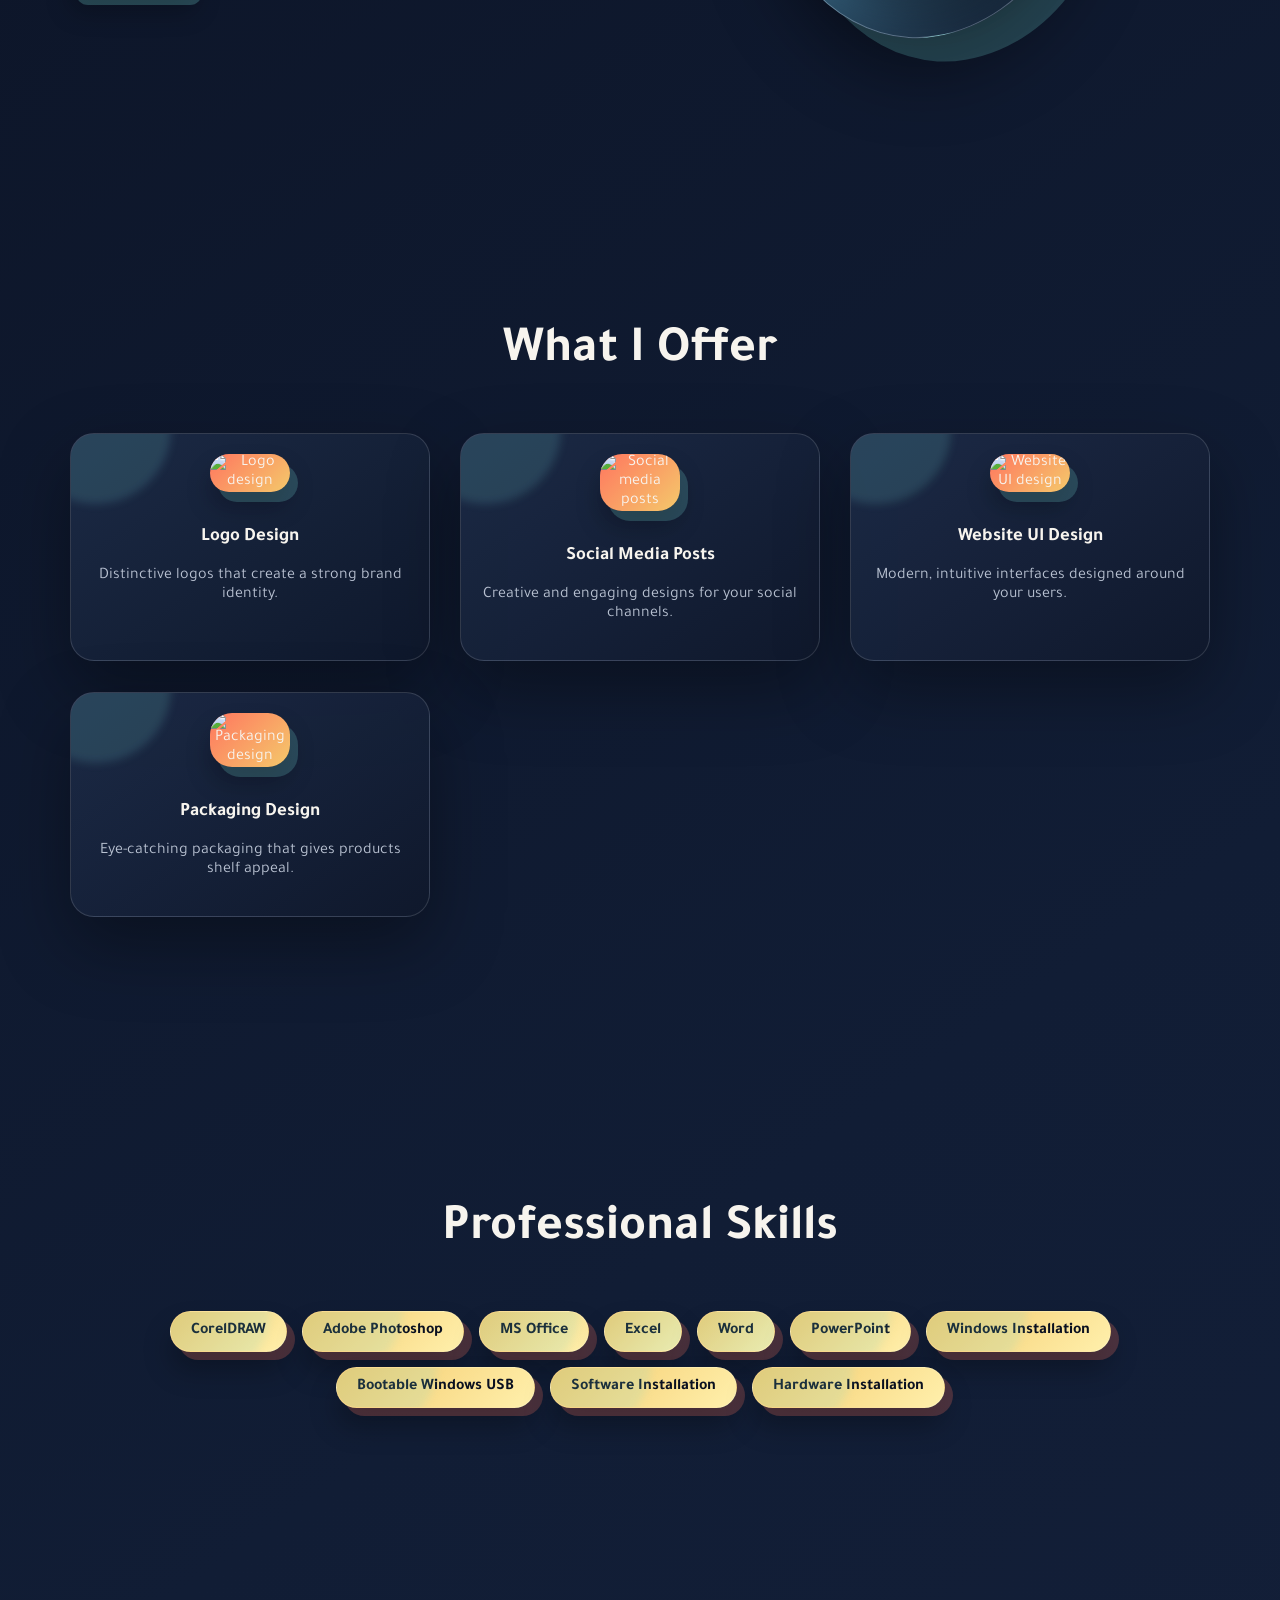
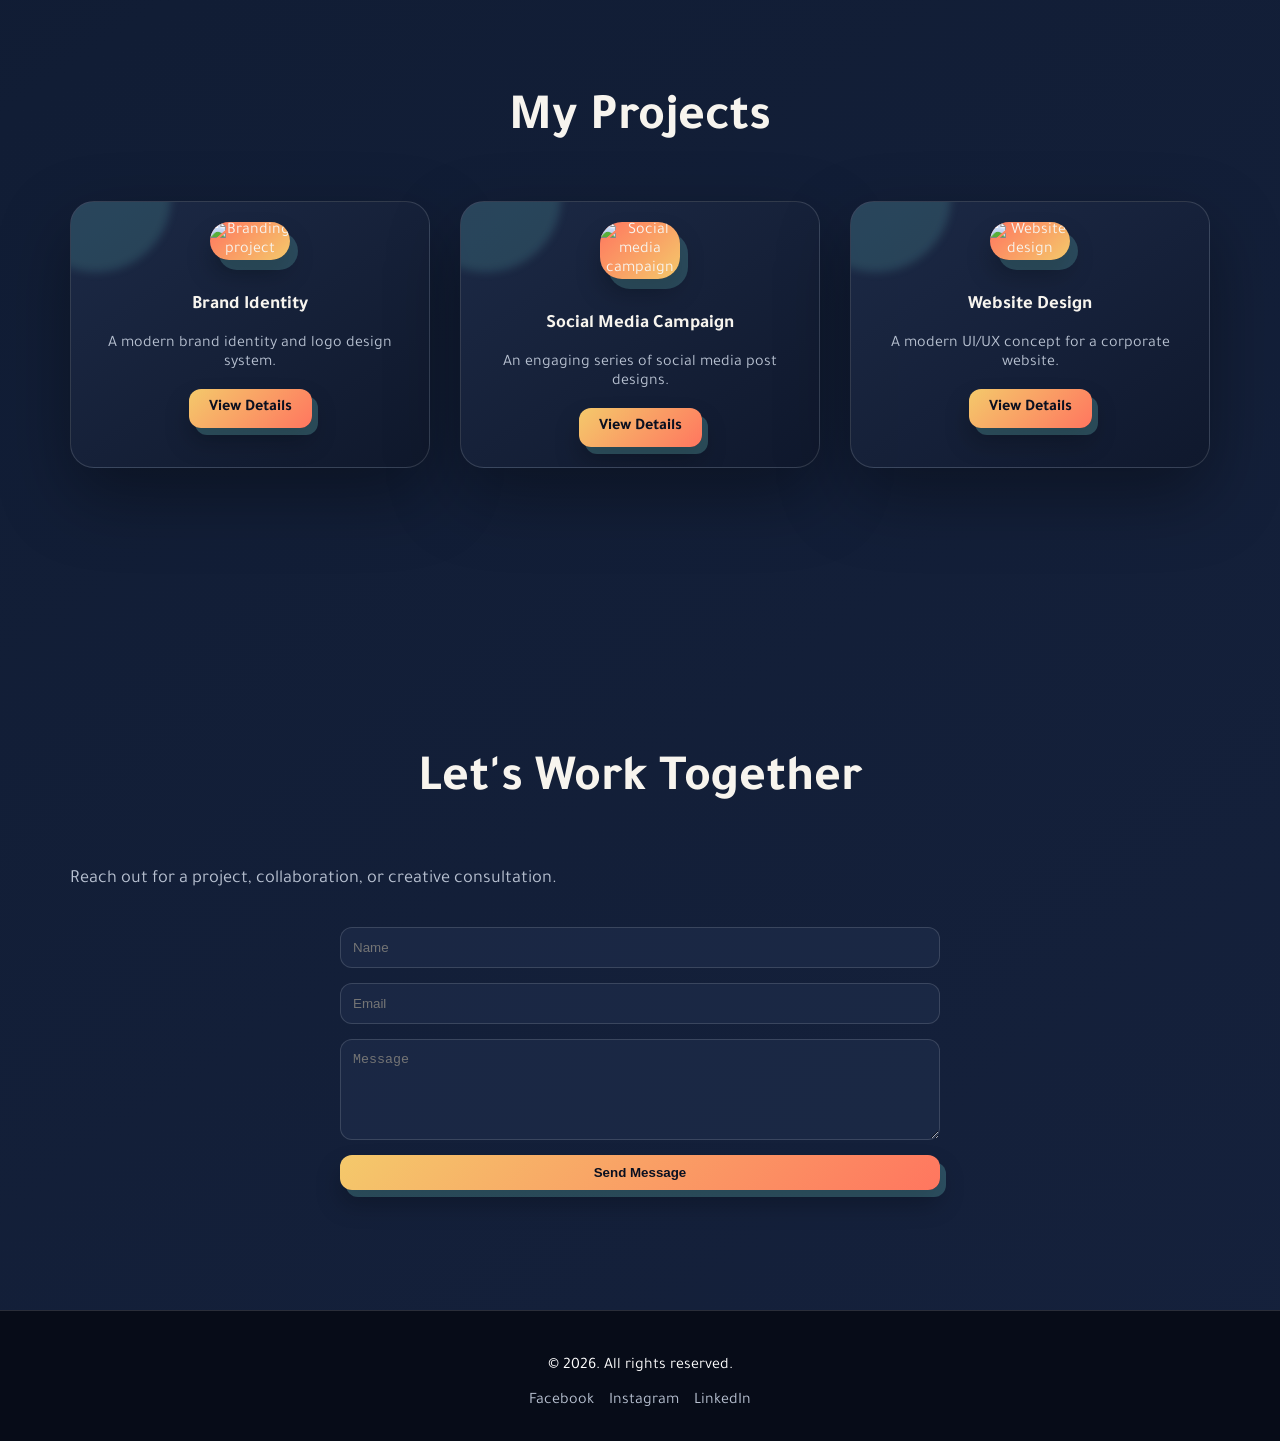
==== commit 77d7e3ee: "Update footer year to current year" ====
--- a/index.html
+++ b/index.html
@@ -139,7 +139,7 @@
 
     <footer>
         <div class="container">
-            <p>&copy; 2024. All rights reserved.</p>
+            <p>&copy; 2026. All rights reserved.</p>
             <div class="social-links">
                 <a href="#">Facebook</a>
                 <a href="#">Instagram</a>
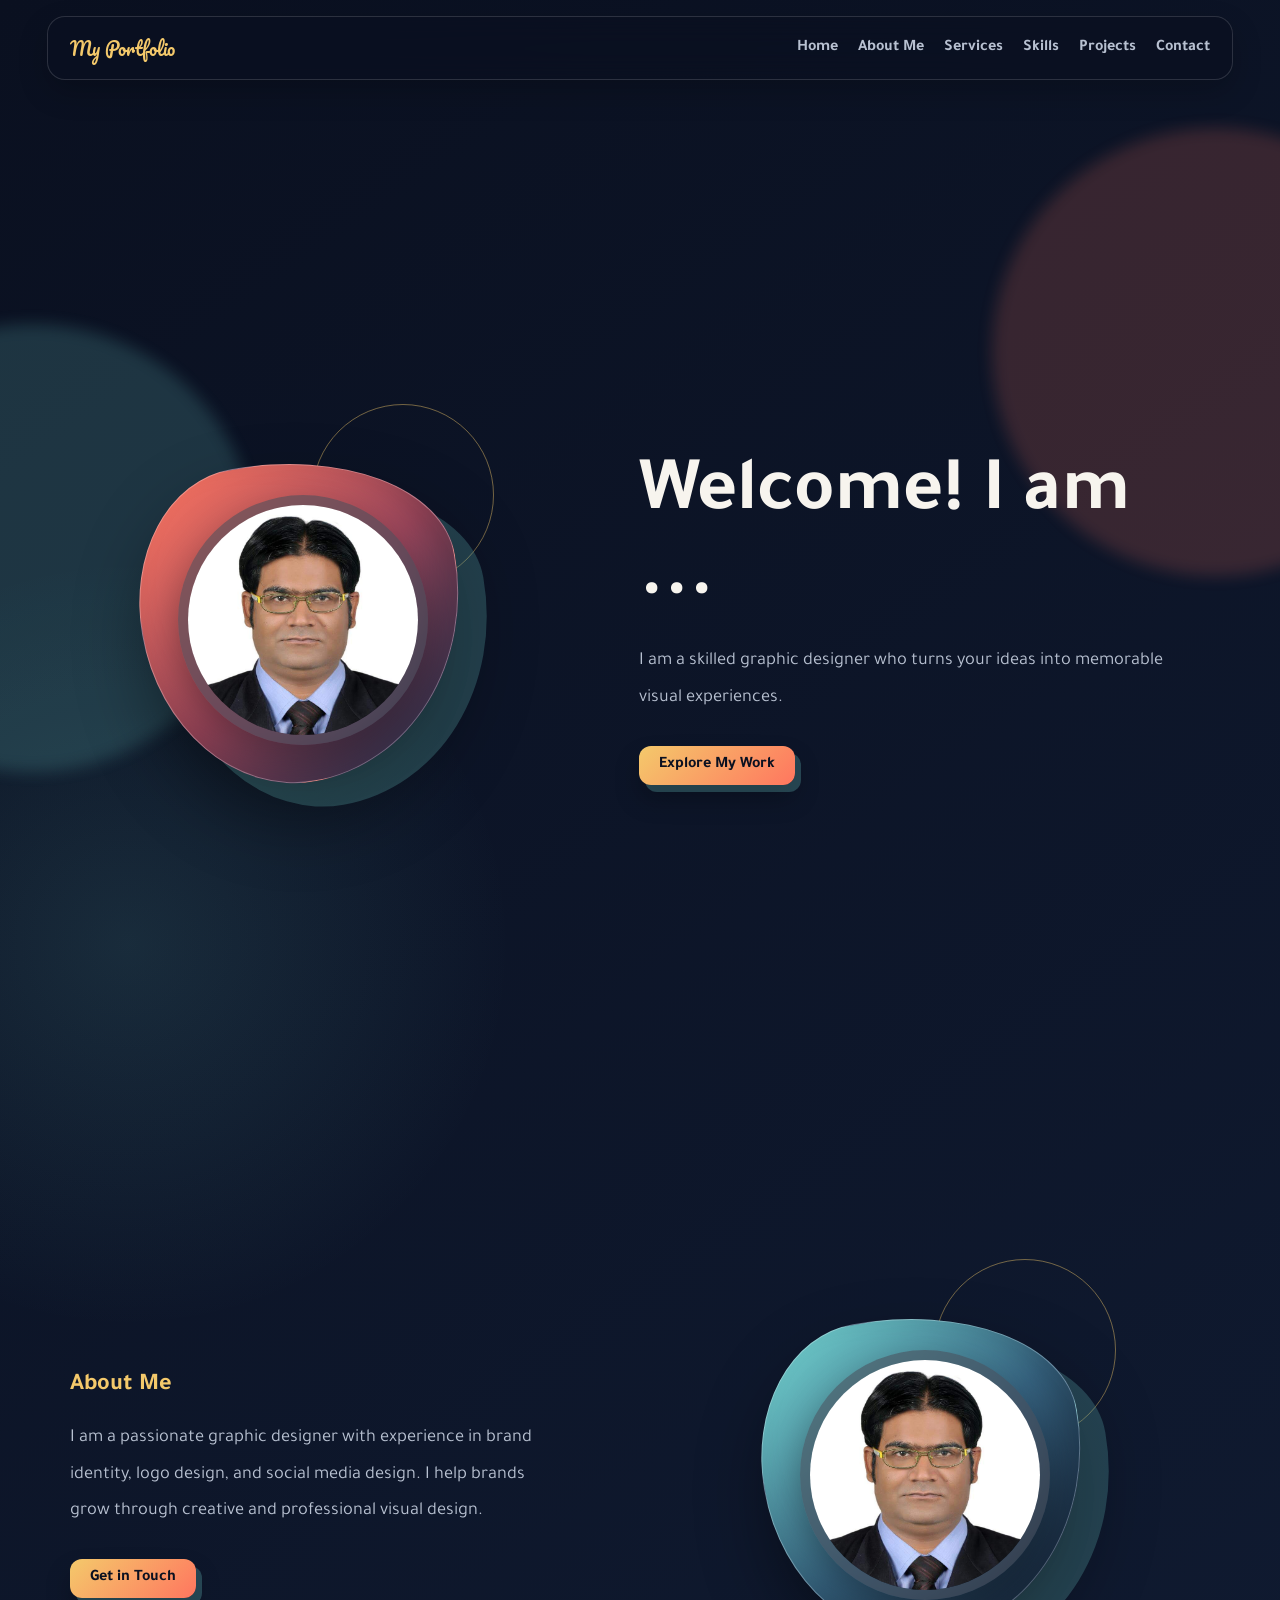
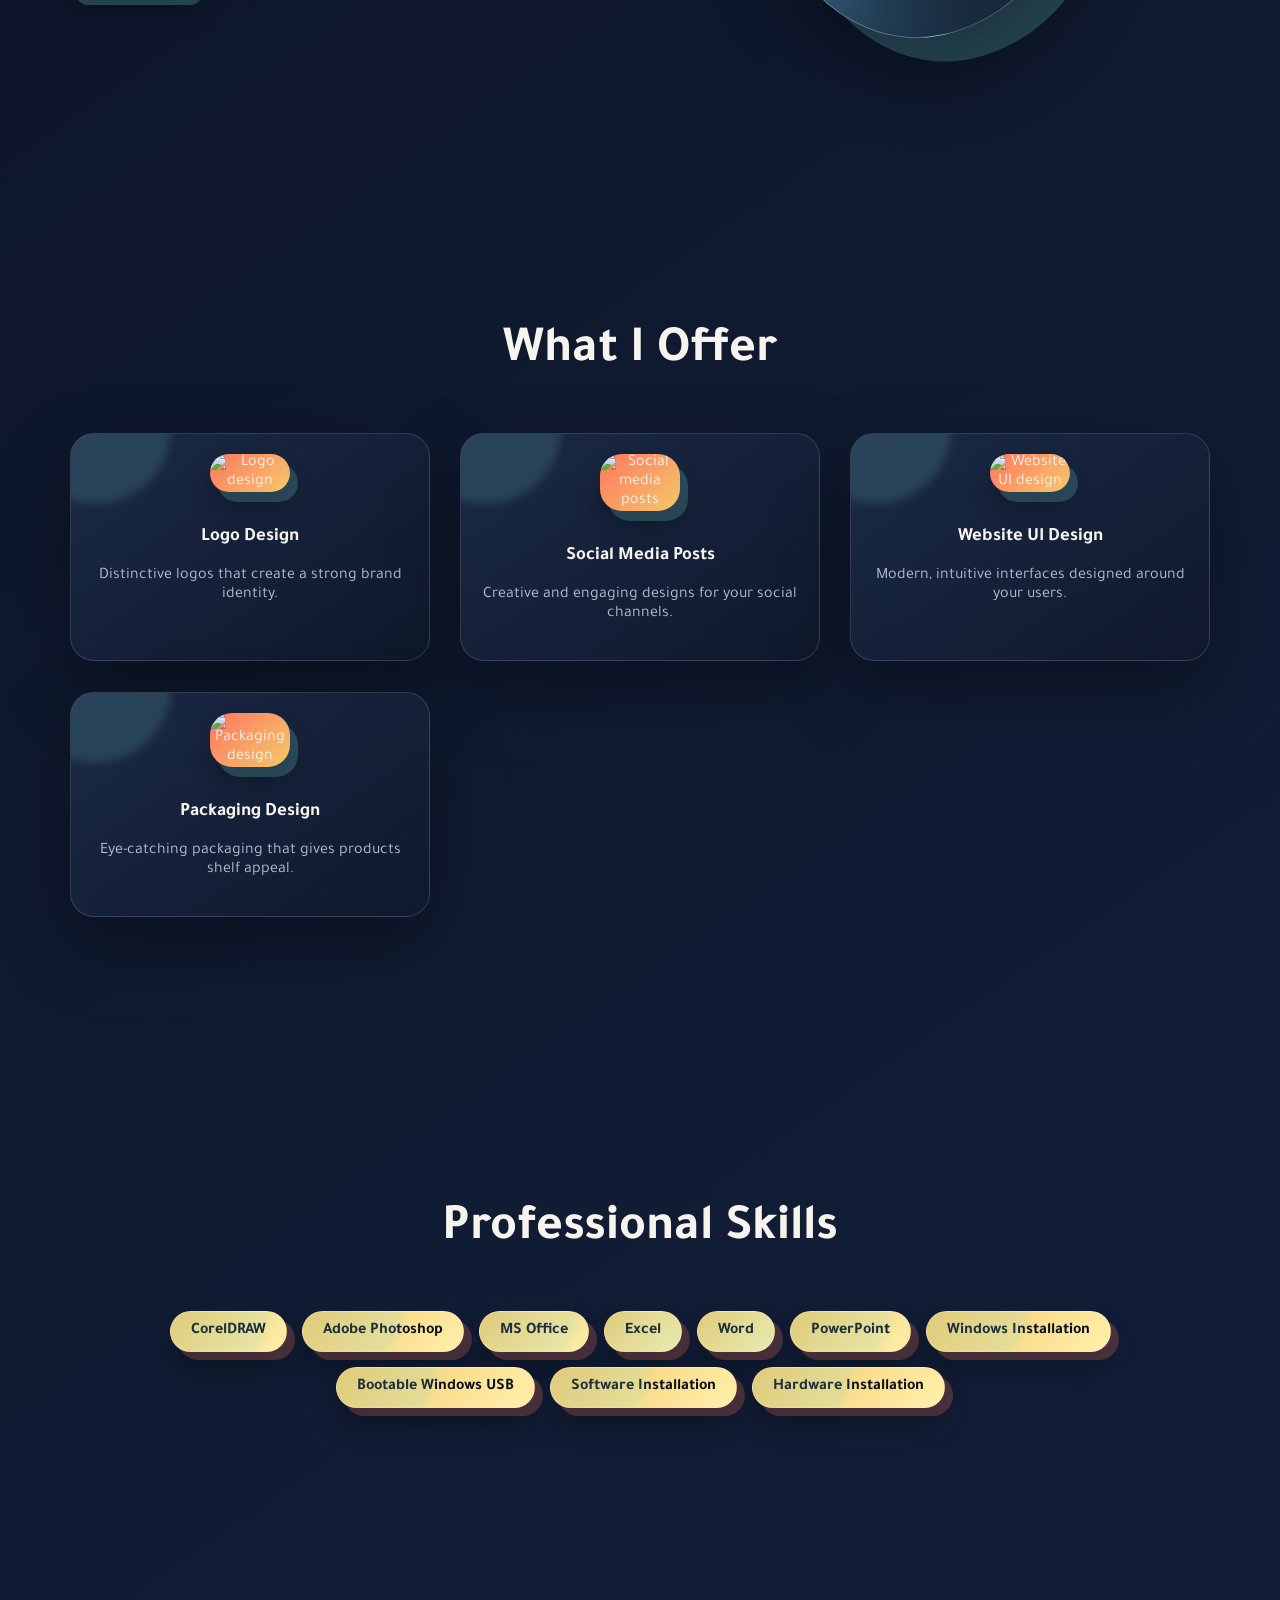
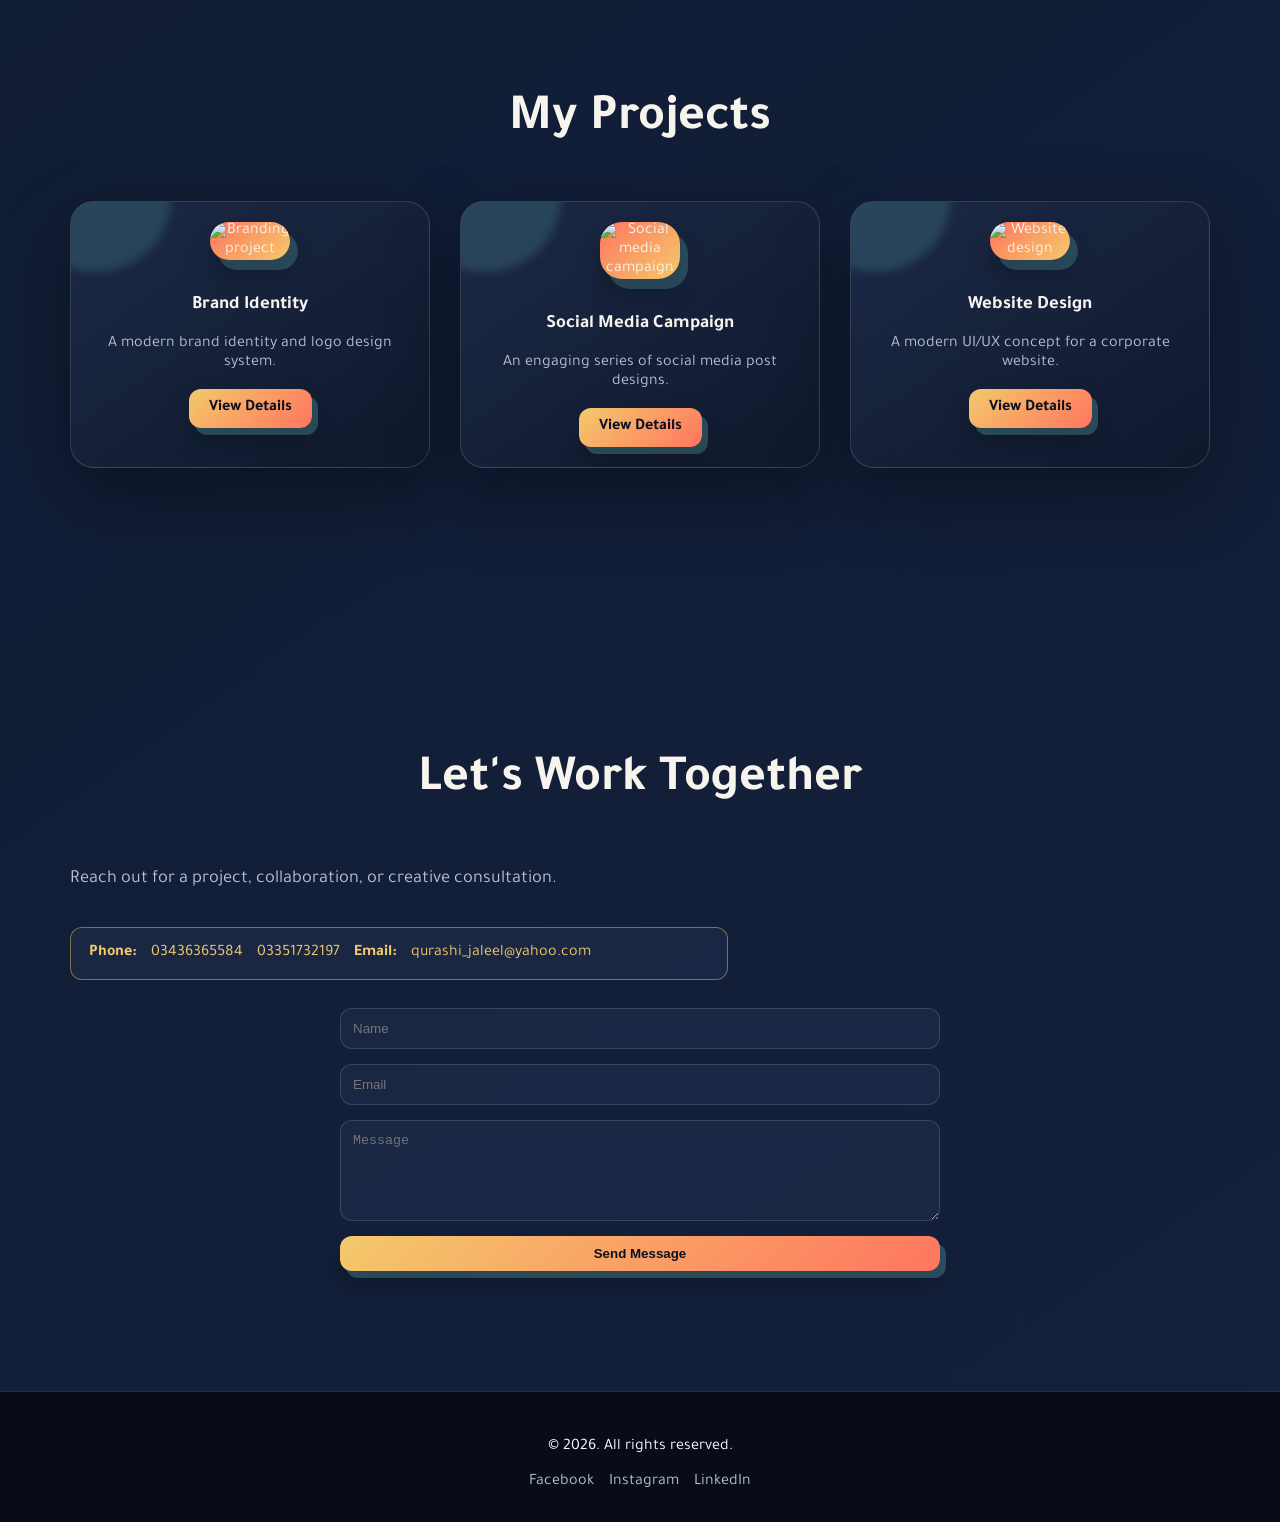
==== commit fce16b03: "Add visible contact information" ====
--- a/index.html
+++ b/index.html
@@ -127,6 +127,13 @@
             <div class="container">
                 <h2 class="section-title">Let's Work Together</h2>
                 <p>Reach out for a project, collaboration, or creative consultation.</p>
+                <div class="contact-details">
+                    <strong>Phone:</strong>
+                    <a href="tel:03436365584">03436365584</a>
+                    <a href="tel:03351732197">03351732197</a>
+                    <strong>Email:</strong>
+                    <a href="mailto:qurashi_jaleel@yahoo.com">qurashi_jaleel@yahoo.com</a>
+                </div>
                 <form>
                     <input type="text" placeholder="Name" required>
                     <input type="email" placeholder="Email" required>
--- a/style.css
+++ b/style.css
@@ -360,6 +360,34 @@
     line-height: 2;
 }
 
+.contact-details {
+    display: flex;
+    flex-wrap: wrap;
+    gap: 8px 14px;
+    align-items: center;
+    max-width: 620px;
+    margin: 0 0 28px;
+    padding: 16px 18px;
+    border: 1px solid rgb(244 201 107 / 45%);
+    border-radius: 12px;
+    background: rgb(30 44 73 / 72%);
+    color: #f7f4ee;
+}
+
+.contact-details strong {
+    color: #f4c96b;
+}
+
+.contact-details a {
+    color: #f4c96b;
+    text-decoration: none;
+}
+
+.contact-details a:hover {
+    color: #fff0ac;
+    text-decoration: underline;
+}
+
 .hero-image,
 .about-image {
     position: relative;
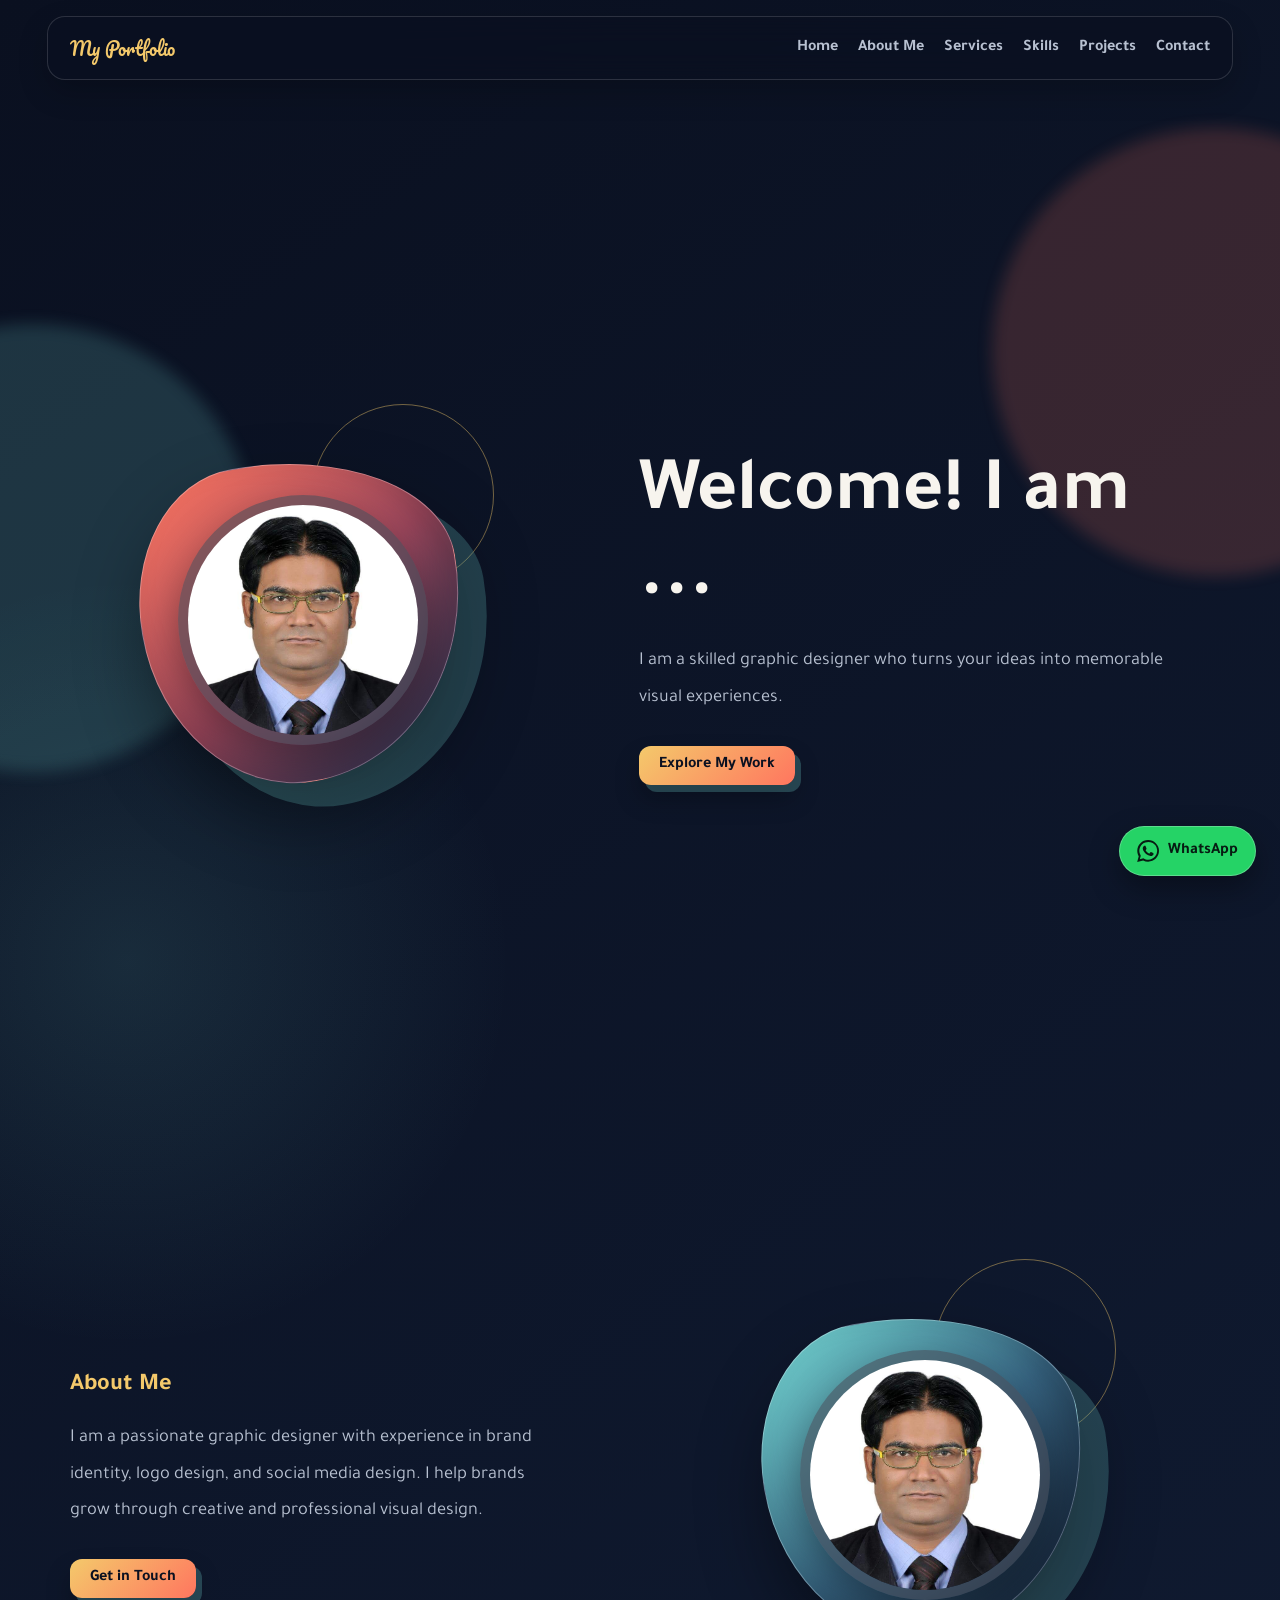
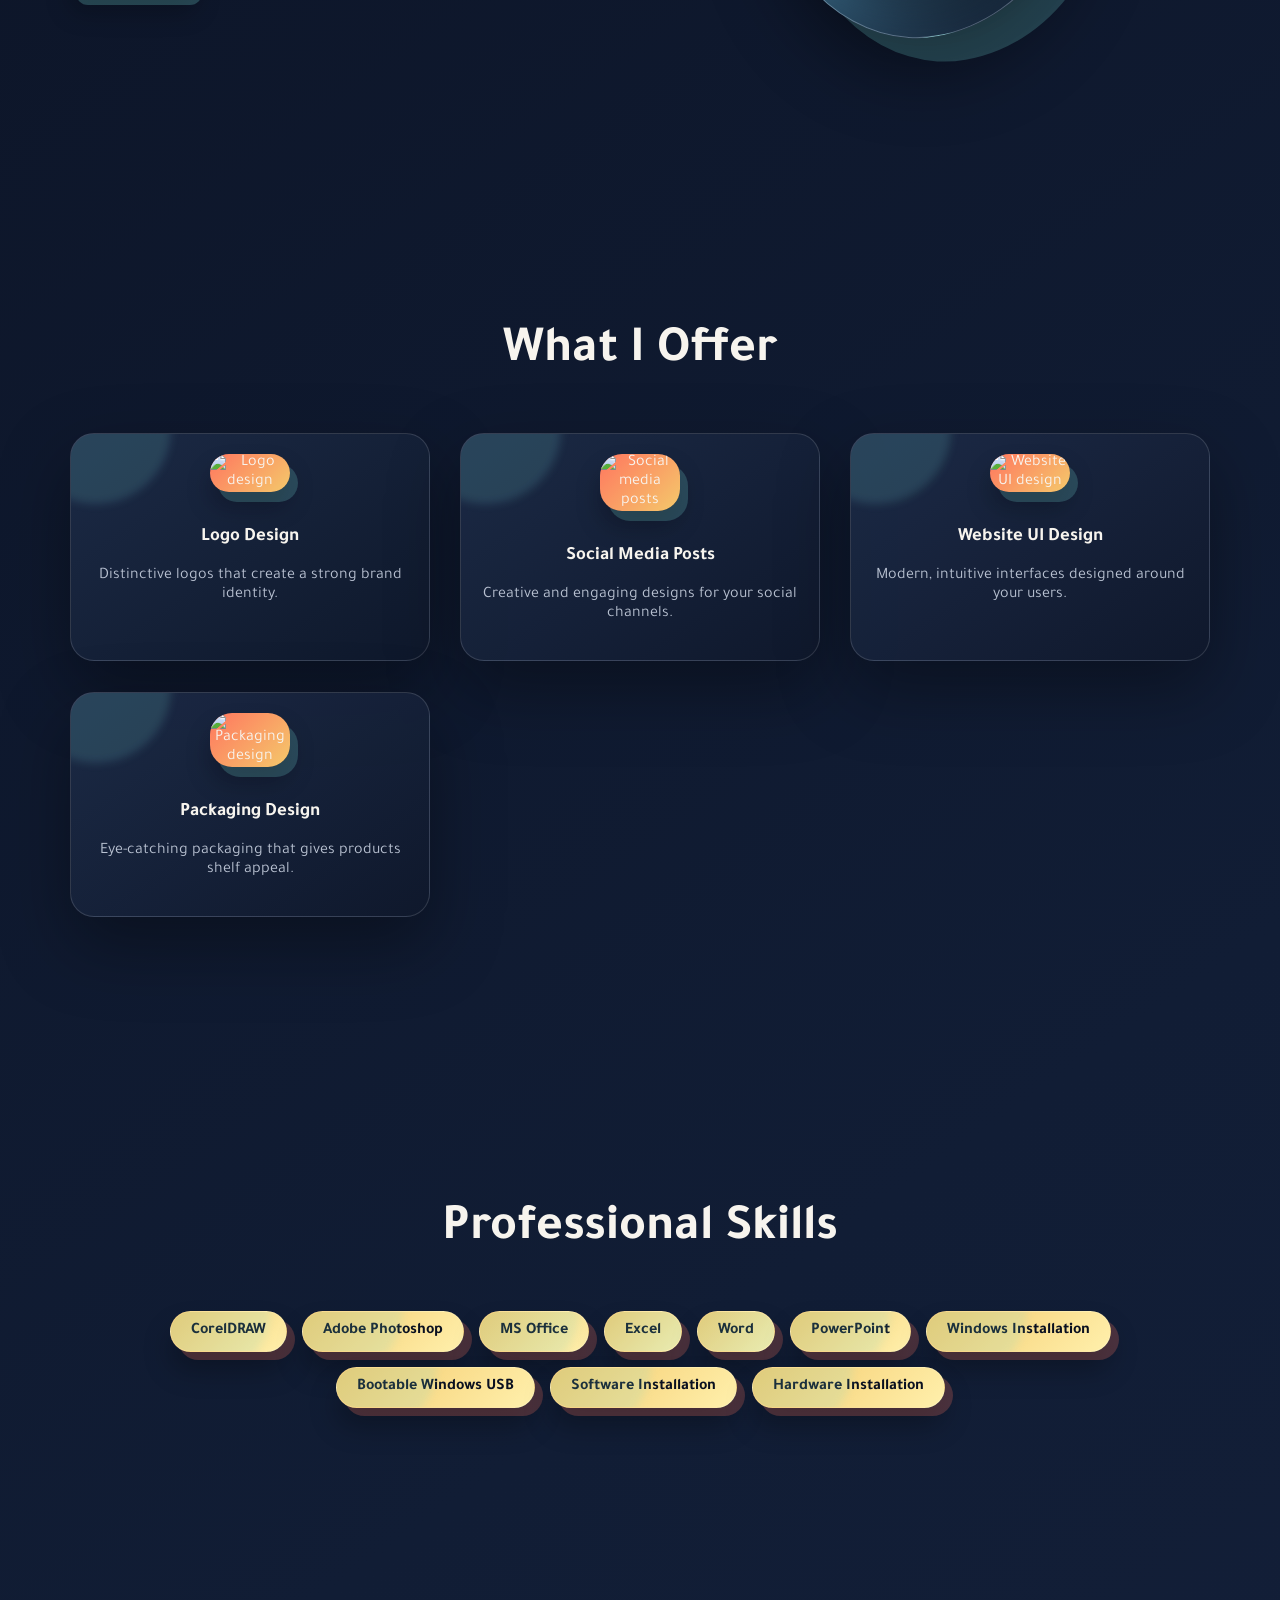
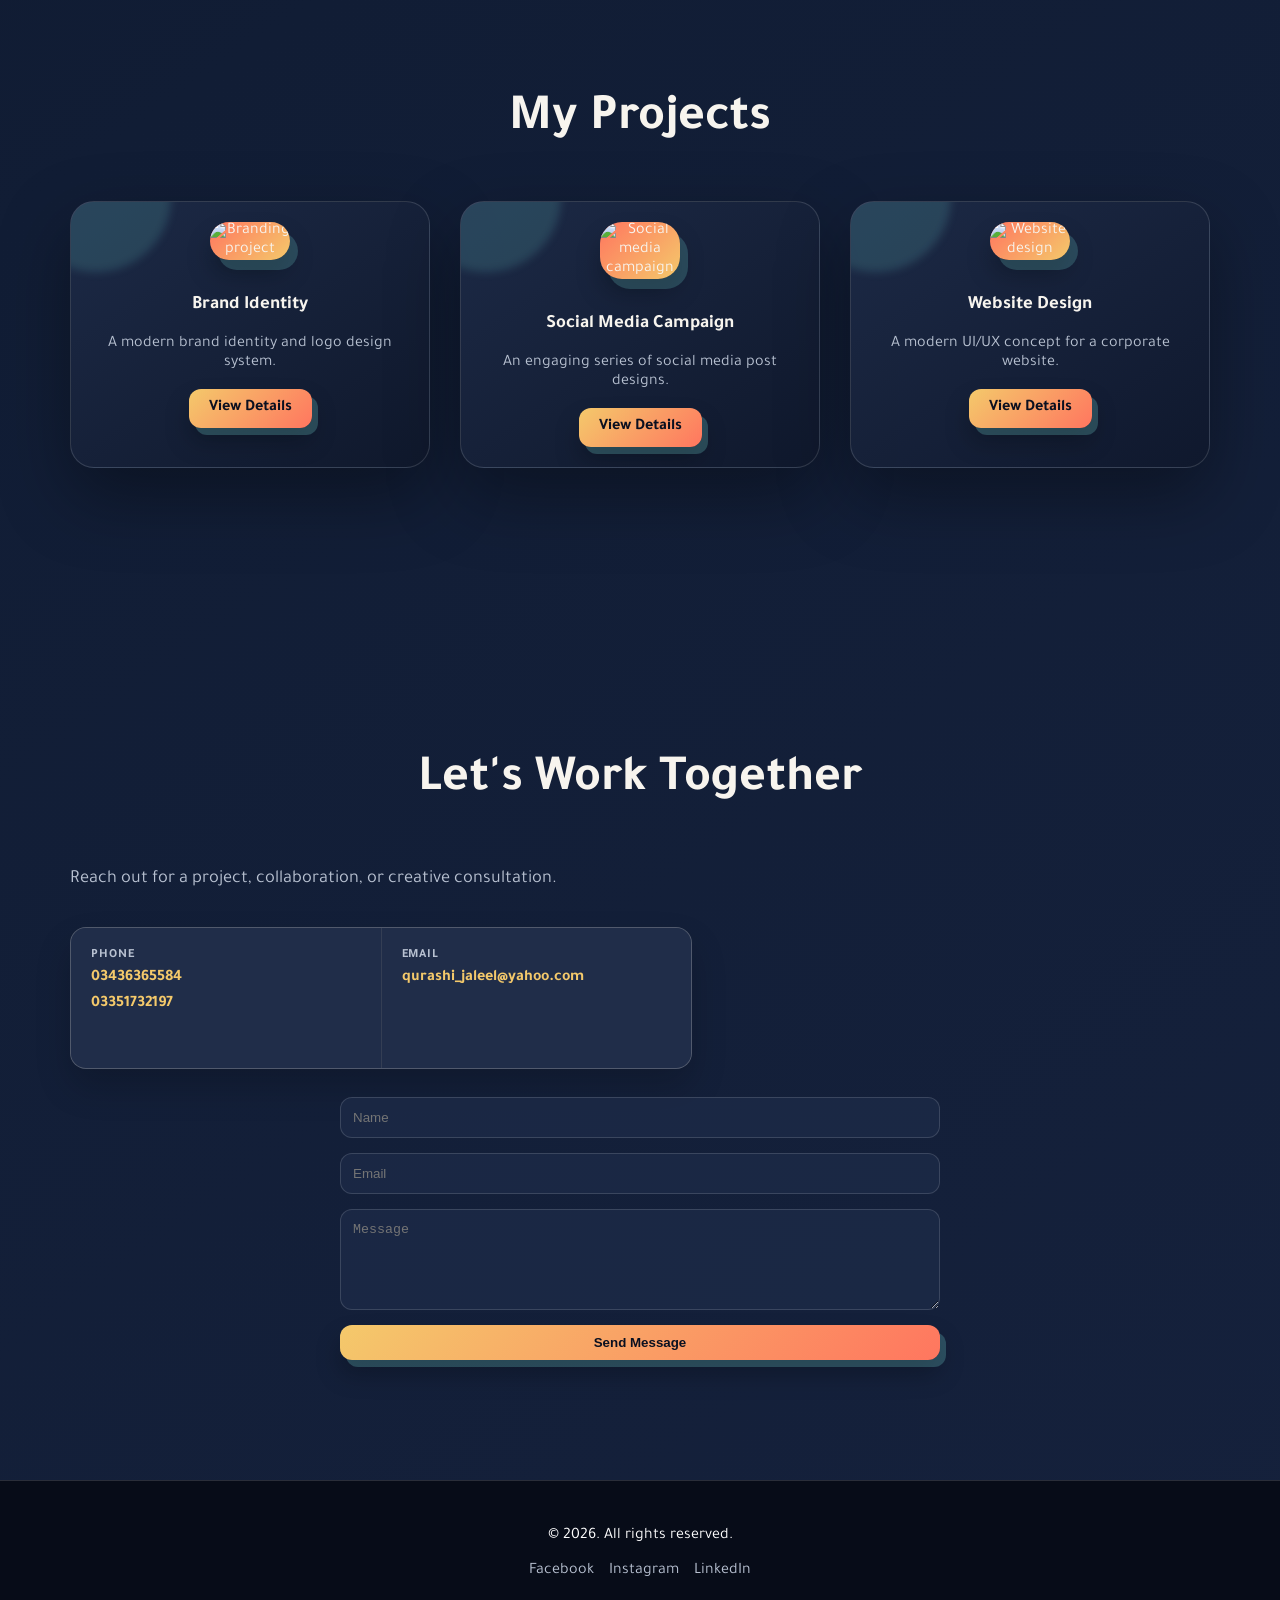
==== commit 0377ea19: "Make portfolio a single-page dashboard" ====
--- a/index.html
+++ b/index.html
@@ -10,15 +10,15 @@
 <body>
     <header>
         <div class="container">
-            <a href="#" class="logo">My Portfolio</a>
+            <a href="#hero" class="logo">My Portfolio</a>
             <nav>
                 <ul>
-                    <li><a href="index.html">Home</a></li>
-                    <li><a href="about.html">About Me</a></li>
-                    <li><a href="services.html">Services</a></li>
-                    <li><a href="skills.html">Skills</a></li>
-                    <li><a href="projects.html">Projects</a></li>
-                    <li><a href="contact.html">Contact</a></li>
+                    <li><a href="#hero">Home</a></li>
+                    <li><a href="#about">About Me</a></li>
+                    <li><a href="#services">Services</a></li>
+                    <li><a href="#skills">Skills</a></li>
+                    <li><a href="#projects">Projects</a></li>
+                    <li><a href="#contact">Contact</a></li>
                 </ul>
             </nav>
         </div>
@@ -128,11 +128,15 @@
                 <h2 class="section-title">Let's Work Together</h2>
                 <p>Reach out for a project, collaboration, or creative consultation.</p>
                 <div class="contact-details">
-                    <strong>Phone:</strong>
-                    <a href="tel:03436365584">03436365584</a>
-                    <a href="tel:03351732197">03351732197</a>
-                    <strong>Email:</strong>
-                    <a href="mailto:qurashi_jaleel@yahoo.com">qurashi_jaleel@yahoo.com</a>
+                    <div class="contact-item">
+                        <span class="contact-label">Phone</span>
+                        <a href="tel:03436365584">03436365584</a>
+                        <a href="tel:03351732197">03351732197</a>
+                    </div>
+                    <div class="contact-item">
+                        <span class="contact-label">Email</span>
+                        <a href="mailto:qurashi_jaleel@yahoo.com">qurashi_jaleel@yahoo.com</a>
+                    </div>
                 </div>
                 <form>
                     <input type="text" placeholder="Name" required>
@@ -154,5 +158,11 @@
             </div>
         </div>
     </footer>
+    <a class="whatsapp-float" href="https://wa.me/923436365584?text=Hello%2C%20I%20would%20like%20to%20discuss%20a%20project." target="_blank" rel="noopener" aria-label="Chat on WhatsApp">
+        <svg viewBox="0 0 24 24" aria-hidden="true" focusable="false">
+            <path d="M20.5 3.5A11.8 11.8 0 0 0 12.1 0C5.6 0 .3 5.3.3 11.8c0 2.1.5 4.1 1.6 5.9L.2 24l6.5-1.7a11.8 11.8 0 0 0 5.4 1.3h.1c6.5 0 11.8-5.3 11.8-11.8 0-3.2-1.2-6.1-3.5-8.3ZM12.2 21.5h-.1c-1.7 0-3.4-.5-4.8-1.4l-.3-.2-3.9 1 1-3.8-.2-.4a9.7 9.7 0 1 1 8.3 4.8Zm5.3-7.3c-.3-.2-1.8-.9-2.1-1-.3-.1-.5-.2-.7.2-.2.3-.8 1-.9 1.2-.2.2-.3.2-.6.1-1.6-.8-2.7-1.5-3.7-3.3-.3-.5.3-.5.8-1.7.1-.2 0-.4 0-.5 0-.1-.7-1.7-.9-2.3-.2-.6-.5-.5-.7-.5h-.6c-.2 0-.5.1-.8.4-.3.3-1 1-1 2.5s1 2.9 1.1 3.1c.1.2 2 3.1 4.9 4.3 1.8.8 2.5.9 3.4.8.5-.1 1.8-.7 2.1-1.4.3-.7.3-1.3.2-1.4-.1-.2-.3-.3-.5-.4Z"/>
+        </svg>
+        <span>WhatsApp</span>
+    </a>
 </body>
 </html>
--- a/style.css
+++ b/style.css
@@ -14,6 +14,7 @@
     padding: 0;
     background-color: var(--background-color);
     color: var(--text-color);
+    scroll-behavior: smooth;
 }
 
 .rtl {
@@ -361,31 +362,78 @@
 }
 
 .contact-details {
-    display: flex;
-    flex-wrap: wrap;
-    gap: 8px 14px;
-    align-items: center;
+    display: grid;
+    grid-template-columns: repeat(2, minmax(0, 1fr));
+    gap: 1px;
     max-width: 620px;
     margin: 0 0 28px;
-    padding: 16px 18px;
-    border: 1px solid rgb(244 201 107 / 45%);
-    border-radius: 12px;
-    background: rgb(30 44 73 / 72%);
-    color: #f7f4ee;
-}
-
-.contact-details strong {
-    color: #f4c96b;
+    overflow: hidden;
+    border: 1px solid var(--line);
+    border-radius: 16px;
+    background: var(--line);
+    box-shadow: 0 18px 35px rgb(0 0 0 / 18%);
+}
+
+.contact-item {
+    display: flex;
+    flex-direction: column;
+    gap: 7px;
+    min-height: 100px;
+    padding: 20px;
+    background: rgb(30 44 73 / 90%);
+}
+
+.contact-label {
+    color: #b8c1d1;
+    font-size: .78rem;
+    font-weight: 700;
+    letter-spacing: .08em;
+    text-transform: uppercase;
 }
 
 .contact-details a {
     color: #f4c96b;
+    font-size: 1rem;
+    font-weight: 700;
+    overflow-wrap: anywhere;
     text-decoration: none;
 }
 
 .contact-details a:hover {
     color: #fff0ac;
     text-decoration: underline;
+}
+
+.whatsapp-float {
+    position: fixed;
+    right: 24px;
+    bottom: 24px;
+    z-index: 1001;
+    display: inline-flex;
+    align-items: center;
+    gap: 9px;
+    padding: 13px 17px;
+    border: 1px solid rgb(255 255 255 / 25%);
+    border-radius: 999px;
+    color: #071b12;
+    background: #25d366;
+    box-shadow: 0 12px 30px rgb(0 0 0 / 35%);
+    font-weight: 700;
+    text-decoration: none;
+    transition: transform .25s ease, box-shadow .25s ease, background .25s ease;
+}
+
+.whatsapp-float svg {
+    width: 22px;
+    height: 22px;
+    fill: currentColor;
+}
+
+.whatsapp-float:hover {
+    color: #06160e;
+    background: #4be581;
+    box-shadow: 0 16px 35px rgb(0 0 0 / 42%);
+    transform: translateY(-4px);
 }
 
 .hero-image,
@@ -581,4 +629,13 @@
         min-height: 270px;
         order: -1;
     }
+
+    .contact-details {
+        grid-template-columns: 1fr;
+    }
+
+    .whatsapp-float {
+        right: 16px;
+        bottom: 16px;
+    }
 }
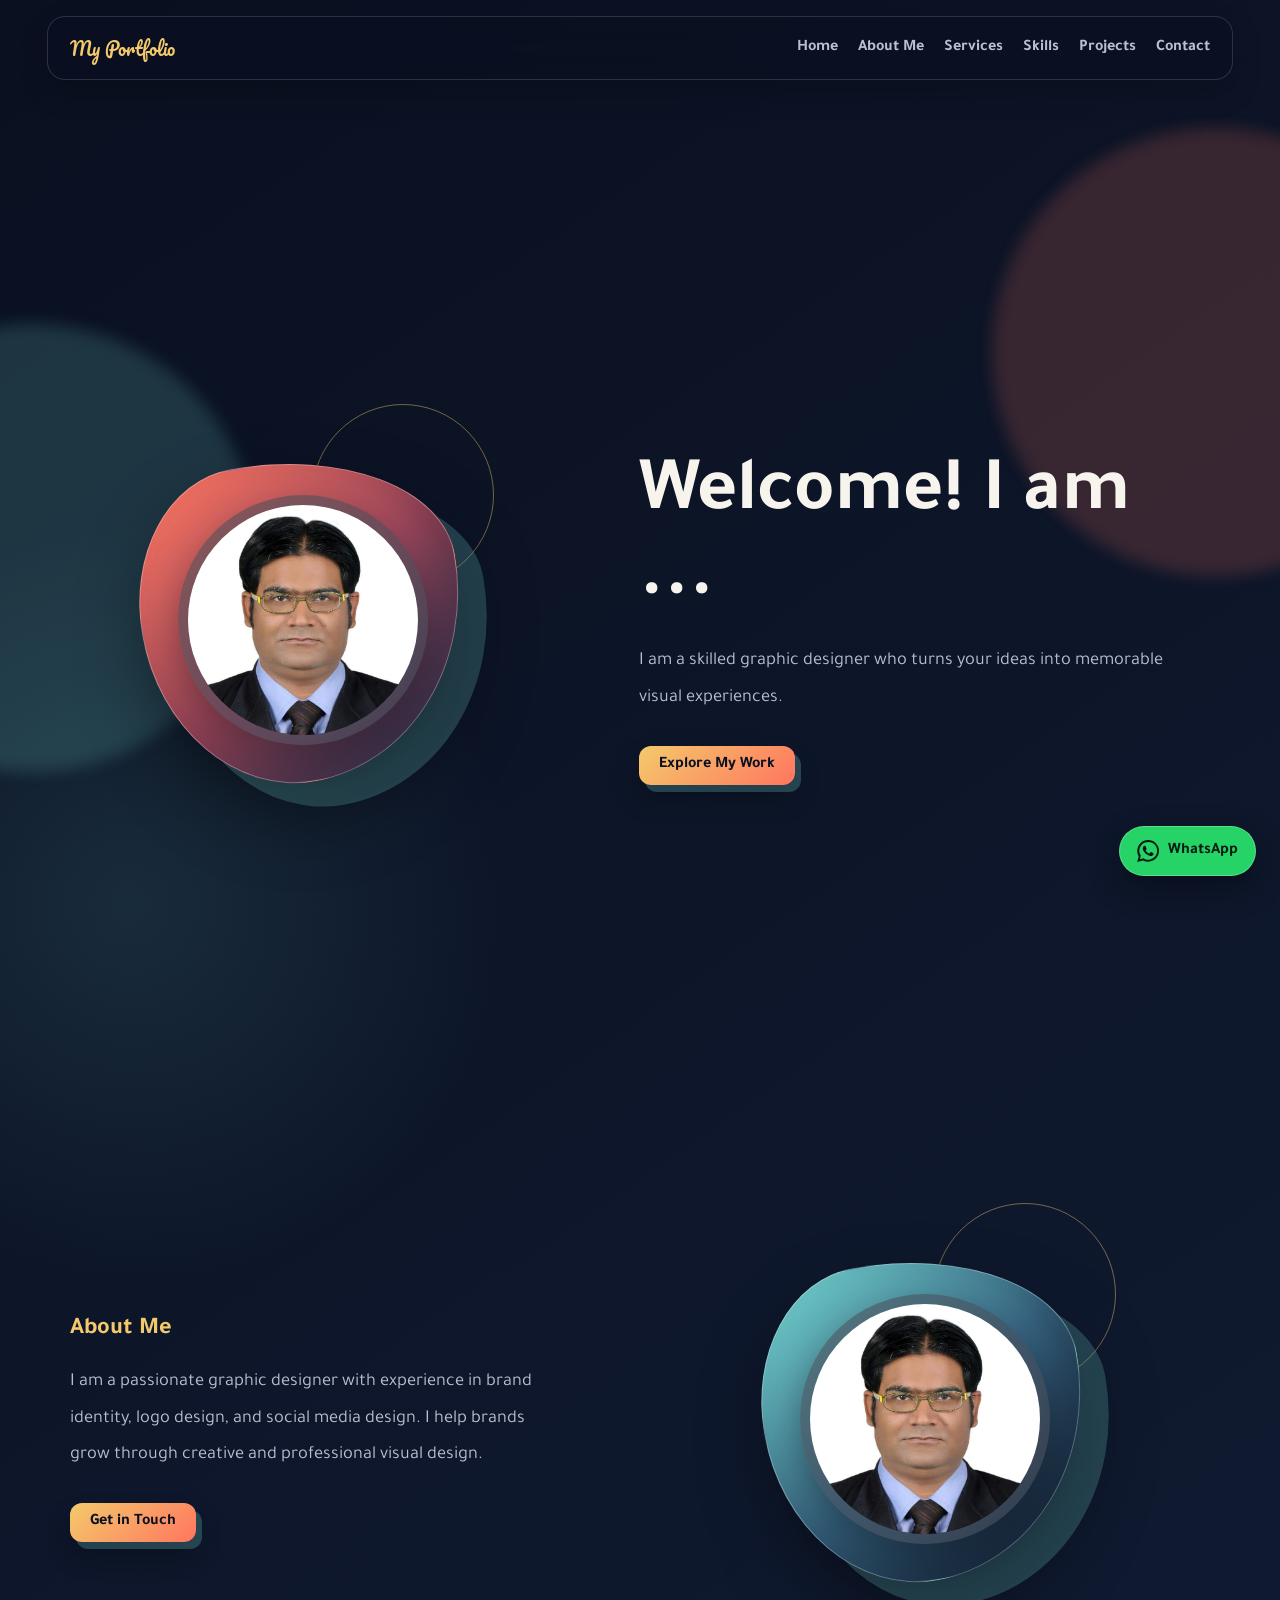
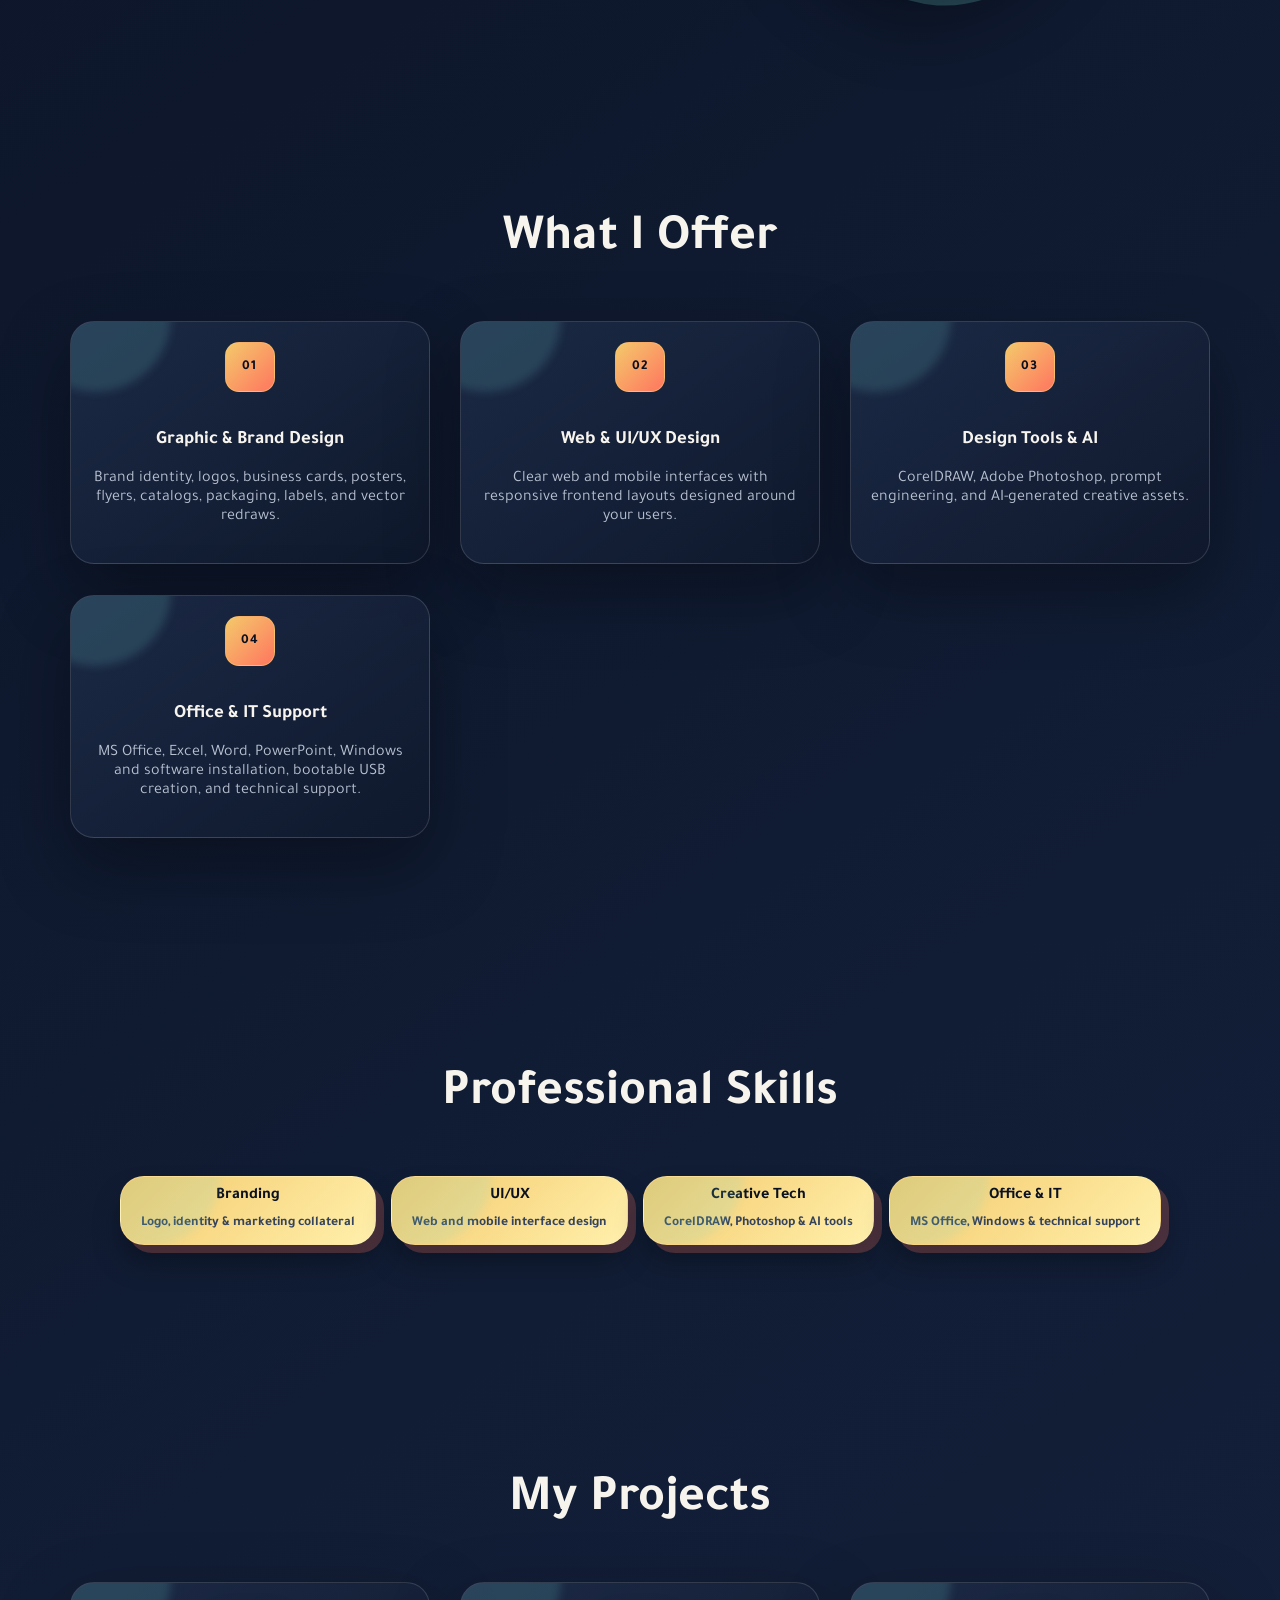
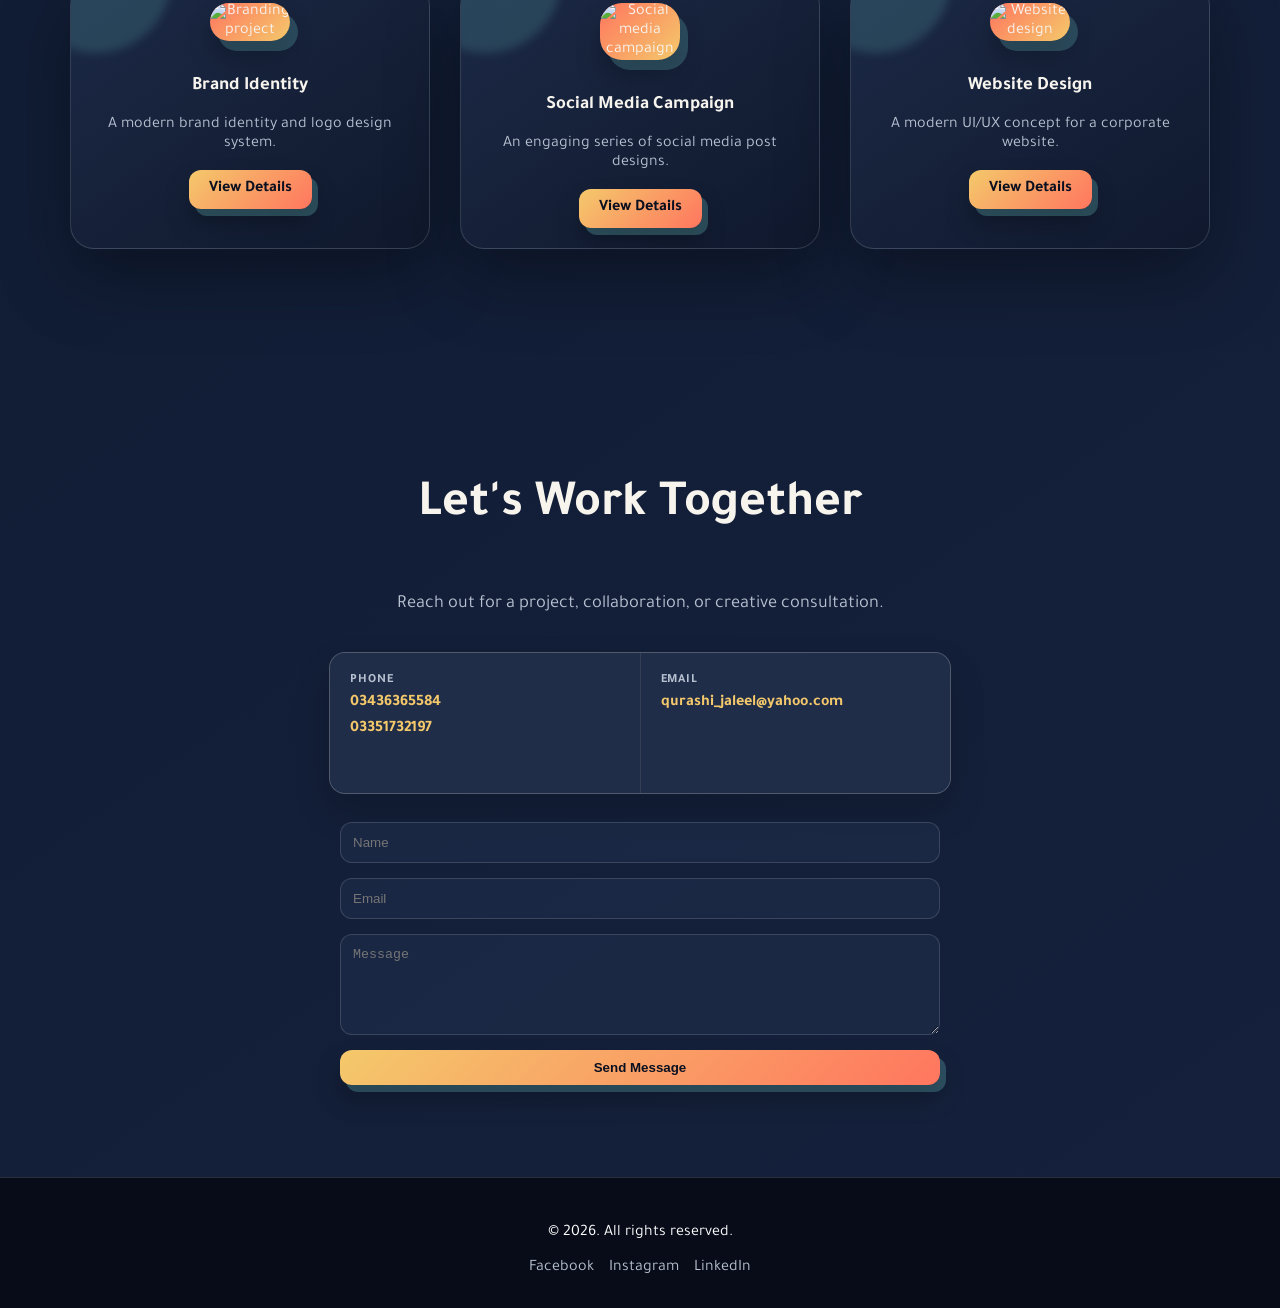
==== commit 4e17ec56: "Update services and professional skills" ====
--- a/index.html
+++ b/index.html
@@ -56,24 +56,24 @@
                 <h2 class="section-title">What I Offer</h2>
                 <div class="services-grid">
                     <div class="service-item card">
-                        <img src="logo_logo.png" alt="Logo design">
-                        <h3>Logo Design</h3>
-                        <p>Distinctive logos that create a strong brand identity.</p>
+                        <span class="service-icon" aria-hidden="true">01</span>
+                        <h3>Graphic &amp; Brand Design</h3>
+                        <p>Brand identity, logos, business cards, posters, flyers, catalogs, packaging, labels, and vector redraws.</p>
                     </div>
                     <div class="service-item card">
-                        <img src="social_media.png" alt="Social media posts">
-                        <h3>Social Media Posts</h3>
-                        <p>Creative and engaging designs for your social channels.</p>
+                        <span class="service-icon" aria-hidden="true">02</span>
+                        <h3>Web &amp; UI/UX Design</h3>
+                        <p>Clear web and mobile interfaces with responsive frontend layouts designed around your users.</p>
                     </div>
                     <div class="service-item card">
-                        <img src="website_ui.png" alt="Website UI design">
-                        <h3>Website UI Design</h3>
-                        <p>Modern, intuitive interfaces designed around your users.</p>
+                        <span class="service-icon" aria-hidden="true">03</span>
+                        <h3>Design Tools &amp; AI</h3>
+                        <p>CorelDRAW, Adobe Photoshop, prompt engineering, and AI-generated creative assets.</p>
                     </div>
                     <div class="service-item card">
-                        <img src="packaging.png" alt="Packaging design">
-                        <h3>Packaging Design</h3>
-                        <p>Eye-catching packaging that gives products shelf appeal.</p>
+                        <span class="service-icon" aria-hidden="true">04</span>
+                        <h3>Office &amp; IT Support</h3>
+                        <p>MS Office, Excel, Word, PowerPoint, Windows and software installation, bootable USB creation, and technical support.</p>
                     </div>
                 </div>
             </div>
@@ -83,16 +83,10 @@
             <div class="container">
                 <h2 class="section-title">Professional Skills</h2>
                 <div class="skills-grid">
-                    <div class="skill-item card">CorelDRAW</div>
-                    <div class="skill-item card">Adobe Photoshop</div>
-                    <div class="skill-item card">MS Office</div>
-                    <div class="skill-item card">Excel</div>
-                    <div class="skill-item card">Word</div>
-                    <div class="skill-item card">PowerPoint</div>
-                    <div class="skill-item card">Windows Installation</div>
-                    <div class="skill-item card">Bootable Windows USB</div>
-                    <div class="skill-item card">Software Installation</div>
-                    <div class="skill-item card">Hardware Installation</div>
+                    <div class="skill-item card"><span>Branding</span><small>Logo, identity &amp; marketing collateral</small></div>
+                    <div class="skill-item card"><span>UI/UX</span><small>Web and mobile interface design</small></div>
+                    <div class="skill-item card"><span>Creative Tech</span><small>CorelDRAW, Photoshop &amp; AI tools</small></div>
+                    <div class="skill-item card"><span>Office &amp; IT</span><small>MS Office, Windows &amp; technical support</small></div>
                 </div>
             </div>
         </section>
--- a/style.css
+++ b/style.css
@@ -324,7 +324,7 @@
 
 .section {
     position: relative;
-    padding: 120px 0;
+    padding: 92px 0;
 }
 
 #hero {
@@ -361,17 +361,27 @@
     line-height: 2;
 }
 
+#contact > .container {
+    text-align: center;
+}
+
+#contact > .container > p {
+    margin-right: auto;
+    margin-left: auto;
+}
+
 .contact-details {
     display: grid;
     grid-template-columns: repeat(2, minmax(0, 1fr));
     gap: 1px;
     max-width: 620px;
-    margin: 0 0 28px;
+    margin: 0 auto 28px;
     overflow: hidden;
     border: 1px solid var(--line);
     border-radius: 16px;
     background: var(--line);
     box-shadow: 0 18px 35px rgb(0 0 0 / 18%);
+    text-align: left;
 }
 
 .contact-item {
@@ -543,6 +553,21 @@
     object-fit: cover;
 }
 
+.service-icon {
+    display: inline-grid;
+    width: 48px;
+    height: 48px;
+    place-items: center;
+    margin-bottom: 18px;
+    border: 1px solid rgb(244 201 107 / 55%);
+    border-radius: 14px;
+    color: var(--night);
+    background: linear-gradient(135deg, var(--gold), var(--coral));
+    font-size: .85rem;
+    font-weight: 700;
+    letter-spacing: .08em;
+}
+
 .card h3 {
     color: #f7f4ee;
 }
@@ -552,9 +577,22 @@
 }
 
 .skill-item {
+    display: flex;
+    flex-direction: column;
+    gap: 8px;
     color: var(--night);
     background: linear-gradient(135deg, var(--gold), #fff0ac);
     box-shadow: 8px 8px 0 rgb(255 118 95 / 24%), 0 18px 28px rgb(0 0 0 / 28%);
+}
+
+.skill-item span {
+    font-weight: 700;
+}
+
+.skill-item small {
+    color: #35445c;
+    font-size: .85rem;
+    line-height: 1.45;
 }
 
 form input,
@@ -597,6 +635,23 @@
 }
 
 @media (max-width: 768px) {
+    nav ul {
+        flex-wrap: wrap;
+        gap: 8px 14px;
+    }
+
+    nav a {
+        font-size: .9rem;
+    }
+
+    .section {
+        padding: 64px 0;
+    }
+
+    .section-title {
+        margin-bottom: 28px;
+    }
+
     header .container {
         align-items: flex-start;
         flex-direction: column;
@@ -604,13 +659,15 @@
     }
 
     #hero {
-        padding-top: 210px;
+        min-height: auto;
+        padding-top: 170px;
+        padding-bottom: 72px;
     }
 
     .hero-content,
     .about-content {
         grid-template-columns: 1fr;
-        gap: 45px;
+        gap: 28px;
     }
 
     .hero-text,
@@ -626,7 +683,7 @@
 
     .hero-image,
     .about-image {
-        min-height: 270px;
+        min-height: 220px;
         order: -1;
     }
 
